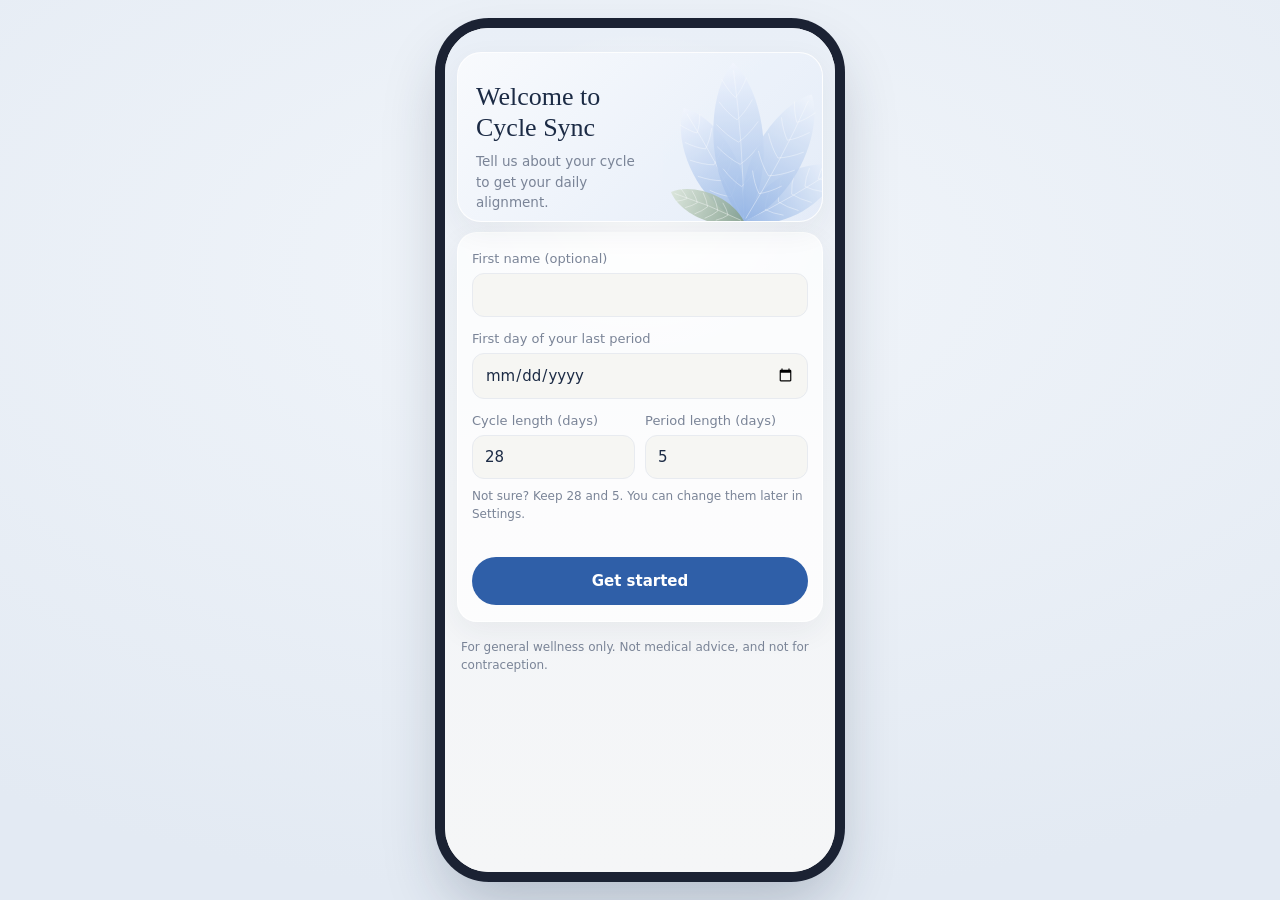
==== index.html @ bec58a4d "Coach: saved chat with clear + undo, 4 new topics (phase, score, overwhelm, plan week) Co-Authored-B" ====
<!DOCTYPE html>
<html lang="en">
<head>
  <meta charset="UTF-8">
  <!-- Makes phones show the page at its real size instead of zoomed out -->
  <meta name="viewport" content="width=device-width, initial-scale=1, viewport-fit=cover">
  <title>Cycle Sync</title>
  <link rel="stylesheet" href="style.css">
</head>
<body>

  <!-- The phone-shaped box that holds the whole app -->
  <div class="app">

    <!-- All screens live here. Only one is visible at a time. -->
    <main class="screens">

      <!-- ===== Onboarding (first visit, until cycle data is saved) ===== -->
      <section class="screen screen-settings" id="screen-onboarding" hidden>
        <div class="onboard-hero">
          <div class="flower flower-plan" data-flower></div>
          <div class="onboard-text">
            <h1 class="onboard-title">Welcome to Cycle Sync</h1>
            <p class="onboard-sub">Tell us about your cycle to get your daily alignment.</p>
          </div>
        </div>
        <form class="set-card cycle-form" id="onboard-form" novalidate>
          <label class="field">
            <span>First name (optional)</span>
            <input name="name" type="text" maxlength="30" autocomplete="given-name">
          </label>
          <label class="field">
            <span>First day of your last period</span>
            <input name="lastPeriodStart" type="date" required>
          </label>
          <div class="field-row">
            <label class="field">
              <span>Cycle length (days)</span>
              <input name="cycleLength" type="number" min="21" max="35" value="28" inputmode="numeric" required>
            </label>
            <label class="field">
              <span>Period length (days)</span>
              <input name="periodLength" type="number" min="2" max="7" value="5" inputmode="numeric" required>
            </label>
          </div>
          <p class="field-hint">Not sure? Keep 28 and 5. You can change them later in Settings.</p>
          <p class="form-error" id="onboard-error" role="alert"></p>
          <button class="primary-btn" type="submit">Get started</button>
        </form>
        <p class="detail-note">For general wellness only. Not medical advice, and not for contraception.</p>
      </section>

      <!-- ===== Alignment (home) ===== -->
      <section class="screen screen-alignment" id="screen-alignment" hidden>

        <header class="topbar">
          <h1 class="brand">Cycle Sync</h1>
          <div class="topbar-actions">
            <button class="icon-btn" type="button" data-go="plan" aria-label="Open cycle calendar">
              <span data-icon="calendar"></span>
            </button>
            <button class="avatar" type="button" data-go="profile" aria-label="Your profile">
              <span data-icon="user"></span>
            </button>
          </div>
        </header>

        <!-- Hero: current phase + score ring on a soft flower card -->
        <div class="align-hero">
          <div class="flower flower-hero-right" data-flower></div>
          <div class="flower flower-hero-left" data-flower></div>
          <!-- Filled by renderPhaseNow() -->
          <div class="phase-now" id="phase-now"></div>
          <!-- Built by buildRing(), updated by updateRing() -->
          <button class="ring" type="button" id="ring"></button>
        </div>

        <!-- Filled by renderRecommendation() -->
        <button class="rec-bar" type="button" id="rec-bar"></button>

        <div class="insights">
          <section class="insight insight-good" aria-labelledby="good-title">
            <button class="insight-head" type="button" data-phase-today>
              <h2 id="good-title">Good for you</h2>
              <span data-icon="chevron"></span>
            </button>
            <ul class="insight-list" id="good-list"></ul>
          </section>
          <section class="insight insight-watch" aria-labelledby="watch-title">
            <button class="insight-head" type="button" data-phase-today>
              <h2 id="watch-title">Watch-outs</h2>
              <span data-icon="chevron"></span>
            </button>
            <ul class="insight-list" id="watch-list"></ul>
          </section>
        </div>

        <section class="week-card" aria-labelledby="week-title">
          <div class="week-head">
            <h2 id="week-title">Your Calendar This Week</h2>
            <button class="link-btn" type="button" data-go="plan">
              View Full Calendar <span data-icon="arrow"></span>
            </button>
          </div>
          <div class="week-strip" id="week-strip" role="group" aria-label="Choose a day"></div>
          <div class="events-panel">
            <ul class="events" id="events"></ul>
            <button class="add-task" id="add-task-btn" type="button">
              <span data-icon="plus"></span> Add task
            </button>
          </div>
        </section>

      </section>

      <!-- ===== Cycle Plan ===== -->
      <section class="screen screen-plan" id="screen-plan" hidden>

        <header class="topbar">
          <h1 class="brand">Cycle Plan</h1>
          <div class="topbar-actions">
            <button class="icon-btn" type="button" id="plan-today-btn" aria-label="Back to this month">
              <span data-icon="calendar"></span>
            </button>
            <button class="avatar" type="button" data-go="profile" aria-label="Your profile">
              <span data-icon="user"></span>
            </button>
          </div>
        </header>

        <!-- Today's phase + where it sits in the cycle -->
        <div class="plan-hero">
          <div class="flower flower-plan" data-flower></div>
          <!-- Filled by renderPlanHero() -->
          <div class="plan-hero-text" id="plan-hero"></div>
        </div>

        <section class="plan-card month-card" aria-labelledby="plan-month">
          <div class="plan-card-head">
            <h2 id="plan-month" aria-live="polite"></h2>
            <div class="month-nav">
              <button class="round-btn" type="button" data-month="-1" aria-label="Previous month"><span data-icon="back"></span></button>
              <button class="round-btn" type="button" data-month="1" aria-label="Next month"><span data-icon="chevron"></span></button>
            </div>
          </div>
          <div class="month-body">
            <!-- Built by renderMonth() -->
            <div class="month" id="month"></div>
            <!-- Built by renderLegend() -->
            <ul class="legend" id="legend"></ul>
          </div>
        </section>

        <section class="plan-card" aria-labelledby="track-title">
          <div class="plan-card-head">
            <h2 id="track-title">Track Today</h2>
            <button class="plus-btn" type="button" data-log="energy" aria-label="Log today"><span data-icon="plus"></span></button>
          </div>
          <!-- Built by renderTrackToday() -->
          <div class="track-grid" id="track-grid"></div>
        </section>

        <section class="plan-card plan-focus" aria-labelledby="focus-title">
          <div class="plan-card-head">
            <h2 id="focus-title">Phase Focus</h2>
            <button class="round-btn round-btn-soft" type="button" id="focus-more" aria-label="All tips for this phase"><span data-icon="chevron"></span></button>
          </div>
          <!-- Built by renderPhaseFocus() -->
          <div class="focus-grid" id="focus-grid"></div>
        </section>

      </section>

      <!-- ===== AI Coach (scripted demo, not real AI) ===== -->
      <section class="screen screen-coach" id="screen-coach" hidden>

        <header class="topbar">
          <h1 class="brand">AI Coach</h1>
          <div class="topbar-actions">
            <button class="icon-btn" type="button" id="coach-history-btn" aria-label="Go to your chat">
              <span data-icon="clock"></span>
            </button>
            <button class="avatar" type="button" data-go="profile" aria-label="Your profile">
              <span data-icon="user"></span>
            </button>
          </div>
        </header>

        <div class="coach-hero">
          <div class="coach-hero-text">
            <p class="coach-hello"><span id="coach-hello-name">Hi there</span> <span aria-hidden="true">👋</span></p>
            <p class="coach-sub">How can I support you today?</p>
          </div>
          <div class="flower flower-coach" data-flower></div>
        </div>

        <section class="coach-ask" aria-labelledby="ask-title">
          <h2 id="ask-title">Ask your coach</h2>
          <form class="ask-form" id="ask-form">
            <span class="ask-spark"><span data-icon="sparkle"></span></span>
            <input id="ask-input" type="text" placeholder="Type your question..." aria-label="Your question" autocomplete="off" maxlength="120">
            <button class="send-btn" type="submit" aria-label="Send"><span data-icon="send"></span></button>
          </form>
          <!-- Built by renderCoachChips() -->
          <div class="chips" id="coach-chips"></div>
          <p class="coach-note">Demo coach: pre-written replies, not real AI.</p>
          <!-- Messages added by askCoach() -->
          <div class="chat" id="coach-chat" aria-live="polite"></div>
          <!-- Label from content.js, set by renderCoachChips() -->
          <button class="link-btn clear-chat" type="button" id="clear-chat-btn" hidden></button>
        </section>

        <section class="suggested" aria-labelledby="suggested-title">
          <div class="suggested-head">
            <h2 id="suggested-title">Suggested for You</h2>
            <button class="link-btn" type="button" id="see-all-btn" aria-expanded="false" aria-controls="session-row">
              <span id="see-all-label">See All</span><span data-icon="chevron"></span>
            </button>
          </div>
          <!-- Built by renderSessions() -->
          <div class="session-row" id="session-row"></div>
        </section>

      </section>

      <!-- ===== Settings ===== -->
      <section class="screen screen-settings" id="screen-settings" hidden>

        <header class="topbar">
          <h1 class="brand">Settings</h1>
          <div class="topbar-actions">
            <button class="icon-btn has-dot" type="button" id="bell-btn" aria-label="Notifications">
              <span data-icon="bell"></span>
            </button>
            <button class="avatar" type="button" data-go="profile" aria-label="Your profile">
              <span data-icon="user"></span>
            </button>
          </div>
        </header>

        <button class="profile-card" type="button" data-go="profile">
          <span class="profile-avatar"><span data-icon="user"></span></span>
          <span class="profile-text">
            <span class="profile-title">Your Profile</span>
            <span class="profile-sub">Manage your personal details</span>
          </span>
          <span class="flower flower-profile" data-flower></span>
          <span class="profile-chevron"><span data-icon="chevron"></span></span>
        </button>

        <section class="set-card" aria-labelledby="int-title">
          <div class="set-head">
            <h2 id="int-title">Integrations</h2>
            <button class="link-btn" type="button" id="int-see-all-btn" aria-expanded="false" aria-controls="int-grid">
              <span id="int-see-all-label">See All</span><span data-icon="chevron"></span>
            </button>
          </div>
          <!-- Built by renderIntegrations() -->
          <div class="int-grid" id="int-grid"></div>
          <p class="set-note">Demo: integrations are coming soon. Nothing is shared.</p>
        </section>

        <section class="set-card" id="notif-card" aria-labelledby="notif-title">
          <h2 id="notif-title">Notifications</h2>
          <div class="set-box">
            <span class="set-icon tint-yellow"><span data-icon="sun"></span></span>
            <label class="set-text" for="weekly-toggle">
              <span class="set-label">Weekly insight</span>
              <span class="set-sub">Get a weekly cycle outlook and personalised tips</span>
            </label>
            <input class="switch" type="checkbox" role="switch" id="weekly-toggle">
          </div>
        </section>

        <section class="set-card" aria-labelledby="prefs-title">
          <h2 id="prefs-title">App Preferences</h2>
          <div class="set-list">
            <button class="set-row" type="button" data-go="cycle-settings">
              <span class="set-icon tint-red"><span data-icon="drop"></span></span>
              <span class="set-text"><span class="set-label">Cycle settings</span></span>
              <span data-icon="chevron"></span>
            </button>
            <button class="set-row" type="button" data-go="privacy">
              <span class="set-icon tint-green"><span data-icon="lock"></span></span>
              <span class="set-text"><span class="set-label">Data &amp; privacy</span></span>
              <span data-icon="chevron"></span>
            </button>
            <button class="set-row" type="button" data-soon="Appearance">
              <span class="set-icon tint-purple"><span data-icon="moon"></span></span>
              <span class="set-text"><span class="set-label">Appearance</span></span>
              <span data-icon="chevron"></span>
            </button>
            <button class="set-row" type="button" id="report-btn">
              <span class="set-icon tint-blue"><span data-icon="doc-plus"></span></span>
              <span class="set-text">
                <span class="set-label">Doctor report</span>
                <span class="set-sub">Export your cycle data</span>
              </span>
              <span data-icon="chevron"></span>
            </button>
          </div>
        </section>

        <section class="set-card" aria-labelledby="support-title">
          <h2 id="support-title">Support</h2>
          <div class="set-list">
            <button class="set-row" type="button" data-go="help">
              <span class="set-icon tint-yellow"><span data-icon="help"></span></span>
              <span class="set-text"><span class="set-label">Help &amp; FAQs</span></span>
              <span data-icon="chevron"></span>
            </button>
            <button class="set-row" type="button" data-soon="Contact us">
              <span class="set-icon tint-blue"><span data-icon="mail"></span></span>
              <span class="set-text"><span class="set-label">Contact us</span></span>
              <span data-icon="chevron"></span>
            </button>
          </div>
        </section>

      </section>

      <!-- ===== Settings → Cycle settings ===== -->
      <section class="screen screen-settings" id="screen-cycle-settings" hidden>
        <header class="topbar">
          <button class="icon-btn" type="button" data-back="settings" aria-label="Back">
            <span data-icon="back"></span>
          </button>
        </header>
        <h1 class="sub-title">Cycle settings</h1>
        <form class="set-card cycle-form" id="cycle-form" novalidate>
          <label class="field">
            <span>First day of your last period</span>
            <input name="lastPeriodStart" type="date" required>
          </label>
          <div class="field-row">
            <label class="field">
              <span>Cycle length (days)</span>
              <input name="cycleLength" type="number" min="21" max="35" inputmode="numeric" required>
            </label>
            <label class="field">
              <span>Period length (days)</span>
              <input name="periodLength" type="number" min="2" max="7" inputmode="numeric" required>
            </label>
          </div>
          <p class="form-error" id="cycle-error" role="alert"></p>
          <p class="set-note" id="cycle-demo-note" hidden>Demo mode always shows Day 14. Open the app without ?demo=1 to edit.</p>
          <button class="primary-btn" type="submit" id="cycle-save">Save</button>
        </form>
        <p class="detail-note">For general wellness only. Not medical advice, and not for contraception.</p>
      </section>

      <!-- ===== Settings → Your profile ===== -->
      <section class="screen screen-settings" id="screen-profile" hidden>
        <header class="topbar">
          <button class="icon-btn" type="button" data-back="settings" aria-label="Back">
            <span data-icon="back"></span>
          </button>
        </header>
        <h1 class="sub-title">Your profile</h1>
        <form class="set-card cycle-form" id="profile-form" novalidate>
          <label class="field">
            <span>First name (optional)</span>
            <input name="name" type="text" maxlength="30" autocomplete="given-name">
          </label>
          <button class="primary-btn" type="submit">Save</button>
        </form>
        <p class="detail-note">Used only to greet you in the app. Stored on this device only.</p>
      </section>

      <!-- ===== Settings → Data & privacy ===== -->
      <section class="screen screen-settings" id="screen-privacy" hidden>
        <header class="topbar">
          <button class="icon-btn" type="button" data-back="settings" aria-label="Back">
            <span data-icon="back"></span>
          </button>
        </header>
        <h1 class="sub-title">Data &amp; privacy</h1>
        <div class="set-card prose">
          <p><strong>Your data stays on this device.</strong> Cycle Sync has no account and no server. Your cycle settings, tasks and preferences are saved only in this browser.</p>
          <p>Nothing is sent to Google, WhatsApp or anyone else. The integrations are a demo.</p>
        </div>
        <button class="danger-btn" type="button" id="reset-btn"><span data-icon="trash"></span>Reset all data</button>
      </section>

      <!-- ===== Settings → Help & FAQs ===== -->
      <section class="screen screen-settings" id="screen-help" hidden>
        <header class="topbar">
          <button class="icon-btn" type="button" data-back="settings" aria-label="Back">
            <span data-icon="back"></span>
          </button>
        </header>
        <h1 class="sub-title">Help &amp; FAQs</h1>
        <!-- Built by renderFaq() from content.js -->
        <div class="set-card faq" id="faq-list"></div>
      </section>

      <!-- ===== Phase detail (opened from Cycle Plan) ===== -->
      <section class="screen screen-plan" id="screen-phase-detail" hidden>
        <header class="topbar">
          <button class="icon-btn" type="button" data-back="plan" aria-label="Back">
            <span data-icon="back"></span>
          </button>
        </header>
        <!-- Filled by renderPhaseDetail() -->
        <div id="phase-detail"></div>
      </section>

    </main>

    <!-- Bottom dock. data-screen says which screen each button opens. -->
    <nav class="dock" aria-label="Main">
      <button class="tab" type="button" data-screen="alignment"><span data-icon="home"></span>Alignment</button>
      <button class="tab" type="button" data-screen="plan"><span data-icon="calendar"></span>Cycle Plan</button>
      <button class="tab" type="button" data-screen="coach"><span data-icon="chat"></span>AI Coach</button>
      <button class="tab" type="button" data-screen="settings"><span data-icon="gear"></span>Settings</button>
    </nav>

    <!-- Short messages like "Coming soon". Shown by showToast(). -->
    <div class="toast" id="toast" role="status" aria-live="polite"></div>

  </div>

  <!-- Add-task sheet -->
  <dialog class="sheet" id="task-dialog" aria-labelledby="task-dialog-title">
    <form id="task-form" novalidate>
      <div class="sheet-head">
        <h2 id="task-dialog-title">Add task</h2>
        <button class="icon-btn icon-btn-small" type="button" id="task-cancel" aria-label="Close">
          <span data-icon="close"></span>
        </button>
      </div>
      <label class="field">
        <span>Title</span>
        <input name="title" type="text" maxlength="60" required autocomplete="off">
      </label>
      <label class="field">
        <span>Type</span>
        <select name="type" id="task-type"></select>
      </label>
      <!-- Live level for the chosen type + date, filled by renderTaskSyncPreview() -->
      <p class="sync-preview" id="task-sync" aria-live="polite"></p>
      <label class="field">
        <span>Date</span>
        <input name="date" type="date" required>
      </label>
      <div class="field-row">
        <label class="field">
          <span>Start</span>
          <input name="start" type="time" value="09:00" required>
        </label>
        <label class="field">
          <span>End</span>
          <input name="end" type="time" value="10:00" required>
        </label>
      </div>
      <p class="form-error" id="task-error" role="alert"></p>
      <button class="primary-btn" type="submit">Save task</button>
    </form>
  </dialog>

  <!-- Reusable info sheet (score explanation, lighter day, ...). Filled by openSheet(). -->
  <dialog class="sheet" id="info-sheet" aria-labelledby="info-title">
    <div class="sheet-head">
      <h2 id="info-title"></h2>
      <button class="icon-btn icon-btn-small" type="button" id="info-close" aria-label="Close">
        <span data-icon="close"></span>
      </button>
    </div>
    <div class="info-body" id="info-body"></div>
  </dialog>

  <!-- Track Today sheet (Cycle Plan) -->
  <dialog class="sheet" id="log-dialog" aria-labelledby="log-title">
    <form id="log-form">
      <div class="sheet-head">
        <h2 id="log-title">Track today</h2>
        <button class="icon-btn icon-btn-small" type="button" id="log-cancel" aria-label="Close">
          <span data-icon="close"></span>
        </button>
      </div>
      <label class="field log-energy">
        <span>Energy <output id="energy-out" for="energy-input"></output>/10</span>
        <input id="energy-input" name="energy" type="range" min="0" max="10" step="1">
      </label>
      <!-- Mood / Focus / Sleep choices built by renderLogChoices() -->
      <div id="log-choices"></div>
      <button class="primary-btn" type="submit">Save</button>
    </form>
  </dialog>

  <!-- Guided timer (Suggested for You sessions) -->
  <dialog class="sheet timer-sheet" id="timer-dialog" aria-labelledby="timer-title">
    <div class="sheet-head">
      <h2 id="timer-title"></h2>
      <button class="icon-btn icon-btn-small" type="button" id="timer-close" aria-label="Close">
        <span data-icon="close"></span>
      </button>
    </div>
    <div class="breath" id="breath">
      <span class="breath-cue" id="breath-cue" aria-live="polite"></span>
    </div>
    <p class="timer-time" id="timer-time"></p>
    <button class="primary-btn" type="button" id="timer-toggle"></button>
    <ul class="timer-tips" id="timer-tips"></ul>
  </dialog>

  <script src="content.js"></script>
  <script src="app.js"></script>
</body>
</html>
---- style.css ----
/* ===== Design tokens (CSS variables) =====
   Define each value once here, then reuse it everywhere with var(--name).
   Palette follows the Alignment mockup (reference/home-mockup.webp). */
:root {
  /* Base */
  --bg: #f6f6f3;            /* warm off-white */
  --bg-wash: #e4ecf7;       /* soft pale blue haze behind the hero */
  --page-bg: #e3eaf3;       /* around the phone frame on laptops */
  --surface: #ffffff;
  --surface-soft: rgba(255, 255, 255, 0.72);
  --text: #1c2b45;          /* dark navy */
  --text-muted: #7a8497;
  --border: #e8ebf0;

  /* Blue (score ring, selection, links) */
  --blue: #4f86d6;
  --blue-light: #a8c5ee;
  --blue-deep: #2f5fa8;
  --blue-tint: #e8f0fb;
  --ring-track: #e8eef6;

  /* "Good for you" card */
  --good-bg: #eff5eb;
  --good-bg-2: #e6efe0;
  --good-chip: #dce9d5;
  --good-ink: #2e5a3c;

  /* "Watch-outs" card (soft peach, never aggressive red) */
  --watch-bg: #fcf3ef;
  --watch-bg-2: #f9e8e2;
  --watch-chip: #f6dcd3;
  --watch-ink: #6e2f2f;
  --watch-icon: #b4534a;

  /* One colour per phase */
  /* (colours follow the Cycle Plan mockup) */
  --menstrual: #ec9ea6;     /* soft pink */
  --follicular: #6f9fdf;    /* soft blue */
  --ovulatory: #f1b548;     /* warm yellow */
  --luteal: #6cbf8e;        /* sage green */

  /* Track Today tiles (also used for Settings icon tints) */
  --track-energy: #4f86d6;
  --track-mood: #e9b43c;
  --track-focus: #4fae78;
  --track-sleep: #8a84d8;
  --track-food: #e0737a;

  /* Event sync badges */
  --sync-high: #3a8a5a;
  --sync-high-bg: #e4f0e3;
  --sync-good: #3f73c4;
  --sync-good-bg: #e6eefb;
  --sync-mid: #d98a1c;
  --sync-mid-bg: #fdf0dc;
  --sync-low: #c0564c;
  --sync-low-bg: #fbe8e3;

  /* Score ring (the pink "recovery" look overrides these) */
  --ring-start: #9cc0f0;
  --ring-end: #3f7fe0;
  --ring-ink: var(--text);

  /* Flower illustration (the pink "recovery" look overrides these) */
  --petal-deep: #86abe2;
  --petal-light: #f2f6fd;
  --leaf-deep: #6f8f76;
  --leaf-light: #d6e2d2;

  --accent: var(--blue-deep);   /* active tab, buttons */

  /* Type */
  --font-serif: "IBM Plex Serif", "Iowan Old Style", "Palatino Linotype", Palatino, "Noto Serif", Georgia, serif;
  --font-sans: system-ui, -apple-system, "Segoe UI", Roboto, sans-serif;

  /* Shape + depth */
  --radius-lg: 24px;
  --radius-md: 20px;
  --radius-sm: 12px;
  --radius-pill: 999px;
  --shadow-soft: 0 10px 30px rgba(28, 43, 69, 0.06);
  --shadow-lift: 0 18px 40px rgba(47, 95, 168, 0.12);

  /* Layout */
  --gutter: 16px;
  --ring-size: 146px;
  --ring-duration: 1.1s;
}

/* Make width/height include padding, so sizes are predictable */
* {
  box-sizing: border-box;
}

/* Read by screen readers, not shown */
.sr-only {
  position: absolute;
  width: 1px;
  height: 1px;
  overflow: hidden;
  clip-path: inset(50%);
  white-space: nowrap;
}

/* Anything with the "hidden" attribute is never shown */
[hidden] {
  display: none !important;
}

body {
  margin: 0;
  background: var(--bg);
  color: var(--text);
  font-family: var(--font-sans);
  line-height: 1.5;
  -webkit-font-smoothing: antialiased;
}

button {
  font: inherit;
  color: inherit;
}

:focus-visible {
  outline: 2px solid var(--blue);
  outline-offset: 2px;
}

/* ===== Icons (inline SVG, drawn with the text colour) ===== */
.icon {
  width: 20px;
  height: 20px;
  flex: none;
  fill: none;
  stroke: currentColor;
  stroke-width: 1.6;
  stroke-linecap: round;
  stroke-linejoin: round;
}

/* ===== The app container =====
   On a phone: fills the whole screen. */
.app {
  position: relative;       /* the toast is placed inside it */
  display: flex;
  flex-direction: column;   /* screens on top, dock underneath */
  height: 100dvh;           /* dvh = the real visible height on phones */
  background: var(--bg);
}

/* On wide screens (laptop): show the app inside a phone-shaped frame */
@media (min-width: 600px) {
  body {
    display: flex;
    justify-content: center;
    align-items: center;
    min-height: 100vh;
    background: radial-gradient(90% 70% at 50% 30%, #f1f5fa 0%, var(--page-bg) 100%);
  }

  .app {
    width: 390px;
    height: 844px;            /* size of a typical modern phone */
    max-height: 95vh;         /* shrink if the laptop screen is short */
    border-radius: 44px;
    overflow: hidden;         /* clip content to the rounded corners */
    box-shadow:
      0 0 0 10px #1b2233,                 /* dark "phone bezel" */
      0 30px 60px rgba(28, 43, 69, 0.25); /* soft shadow underneath */
  }
}

/* ===== Screens ===== */
.screens {
  flex: 1;              /* take all the space above the dock */
  overflow-y: auto;     /* scroll inside, if content is long */
}

.screen {
  padding: 32px 24px;
}

h1 {
  margin: 0 0 8px;
  font-family: var(--font-serif);
  font-size: 28px;
  font-weight: 400;
}

h2 {
  margin: 0;
}

.placeholder {
  color: var(--text-muted);
}

/* ===== Alignment screen ===== */
.screen-alignment {
  padding: max(16px, env(safe-area-inset-top)) 12px 20px;
  min-height: 100%;
  background: linear-gradient(180deg, #e9eff7 0%, #f3f5f8 55%, #f5f6f7 100%);
}

/* Pink "recovery" look when the score is low */
.screen-alignment.is-recovery {
  --ring-start: #f6a9b0;
  --ring-end: #e2475a;
  --ring-ink: #7a1f2b;
  --petal-deep: #e892a3;
  --petal-light: #fdf1f3;
  --leaf-deep: #c98aa2;
  --leaf-light: #f4e0e7;
  background: linear-gradient(180deg, #fbecef 0%, #f9f1f2 55%, #f7f4f5 100%);
}

/* Header: brand left, calendar + avatar right */
.topbar {
  display: flex;
  align-items: center;
  justify-content: space-between;
  padding: 4px 4px 0;
}

.brand {
  margin: 0;
  font-size: 30px;
  font-weight: 300;
  letter-spacing: -0.01em;
}

.topbar-actions {
  display: flex;
  gap: 10px;
}

.icon-btn,
.avatar {
  display: grid;
  place-items: center;
  width: 44px;
  height: 44px;
  border: none;
  border-radius: 50%;
  cursor: pointer;
}

.icon-btn {
  background: var(--surface-soft);
  box-shadow: var(--shadow-soft);
  color: var(--text);
}

.icon-btn-small {
  width: 36px;
  height: 36px;
  box-shadow: none;
  background: var(--bg);
}

.avatar {
  background: linear-gradient(145deg, var(--blue-tint), var(--good-chip));
  color: var(--blue-deep);
}

/* First letter of the saved name, shown instead of the person icon */
.avatar-initial {
  font-family: var(--font-serif);
  font-size: 19px;
  line-height: 1;
}

.profile-avatar .avatar-initial {
  font-size: 24px;
}

/* Flower illustration, placed inside hero cards */
.flower {
  position: absolute;
  pointer-events: none;
}

.flower svg {
  display: block;
  width: 100%;
  height: 100%;
}

.flower-vein {
  fill: none;
  stroke: rgba(255, 255, 255, 0.7);
  stroke-width: 0.6;
}

/* Hero card: current phase on the left, score ring on the right */
.align-hero {
  position: relative;
  display: flex;
  align-items: center;
  justify-content: space-between;
  height: 160px;
  margin-top: 12px;
  padding: 0 14px 0 16px;
  overflow: hidden;
  border: 1px solid rgba(255, 255, 255, 0.9);
  border-radius: var(--radius-lg);
  background: linear-gradient(135deg, #f8fafd 0%, #e2ebf8 100%);
  box-shadow: var(--shadow-soft);
}

.is-recovery .align-hero {
  background: linear-gradient(135deg, #fdf7f8 0%, #f7dfe4 100%);
}

.flower-hero-right {
  right: -58px;
  bottom: -14px;
  width: 220px;
  height: 205px;
}

.flower-hero-left {
  left: -46px;
  bottom: -62px;
  width: 150px;
  height: 145px;
  transform: rotate(-24deg);
  opacity: 0.8;
}

.phase-now,
.ring {
  position: relative;
}

.phase-day {
  margin: 0;
  font-size: 11px;
  letter-spacing: 0.12em;
  color: var(--text-muted);
}

.phase-name {
  display: flex;
  align-items: center;
  gap: 8px;
  margin: 2px 0 0;
  font-family: var(--font-serif);
  font-size: 24px;
  font-weight: 300;
}

.phase-icon {
  display: grid;
  place-items: center;
  width: 30px;
  height: 30px;
  border-radius: 50%;
  color: var(--phase-color);
  background: color-mix(in srgb, var(--phase-color) 16%, transparent);
}

.phase-icon .icon {
  width: 18px;
  height: 18px;
}

.phase-link {
  display: inline-flex;
  align-items: center;
  gap: 3px;
  margin-top: 8px;
  padding: 2px 0;
  border: none;
  background: none;
  color: var(--blue);
  font-size: 13px;
  cursor: pointer;
}

.phase-link .icon {
  width: 13px;
  height: 13px;
  stroke-width: 2;
}

/* Score ring */
.ring {
  flex: none;
  padding: 0;
  border: none;
  cursor: pointer;
  width: var(--ring-size);
  height: var(--ring-size);
  border-radius: 50%;
  background: radial-gradient(circle, var(--surface) 58%, rgba(255, 255, 255, 0.55) 70%);
  box-shadow: 0 12px 30px rgba(47, 95, 168, 0.14);
}

.ring svg {
  display: block;
  width: 100%;
  height: 100%;
}

.ring-track {
  fill: none;
  stroke: var(--ring-track);
}

.is-recovery .ring-track {
  stroke: #f3e4e7;
}

.ring-fill {
  fill: none;
  stroke: url(#ring-gradient);
  stroke-linecap: round;
  transform: rotate(-90deg);
  transform-origin: 50% 50%;
  transition: stroke-dashoffset var(--ring-duration) cubic-bezier(0.22, 1, 0.36, 1);
}

.ring-knob {
  transform-origin: 50% 50%;
  transition: transform var(--ring-duration) cubic-bezier(0.22, 1, 0.36, 1);
}

.ring-knob circle {
  fill: var(--surface);
  filter: drop-shadow(0 1px 3px rgba(28, 43, 69, 0.3));
}

.ring-center {
  position: absolute;
  inset: 0;
  display: flex;
  flex-direction: column;
  align-items: center;
  justify-content: center;
  text-align: center;
}

.ring-score {
  display: flex;
  align-items: baseline;
  gap: 3px;
  line-height: 1;
}

.ring-number {
  font-size: 38px;
  font-weight: 500;
  letter-spacing: -0.03em;
  color: var(--ring-ink);
  font-variant-numeric: tabular-nums;
}

.ring-max {
  font-size: 12px;
  color: var(--text-muted);
}

.ring-label {
  margin-top: 4px;
  font-size: 11.5px;
  color: var(--text-muted);
}

.ring-wave {
  margin-top: 2px;
  color: var(--ring-end);
}

.ring-wave .icon {
  width: 28px;
  height: 14px;
}

@media (prefers-reduced-motion: reduce) {
  .ring-fill,
  .ring-knob {
    transition: none;
  }
}

/* Recommendation bar */
.rec-bar {
  display: flex;
  align-items: center;
  gap: 10px;
  width: 100%;
  margin-top: 8px;
  padding: 8px 12px 8px 10px;
  border: 1px solid rgba(255, 255, 255, 0.9);
  border-radius: 18px;
  background: var(--surface-soft);
  box-shadow: var(--shadow-soft);
  font-size: 12px;
  text-align: left;
  cursor: pointer;
}

.rec-icon {
  display: grid;
  place-items: center;
  flex: none;
  width: 34px;
  height: 34px;
  border-radius: 50%;
  background: var(--blue-tint);
  color: var(--blue);
}

.is-recovery .rec-icon {
  background: #fbe3e7;
  color: #e0566a;
}

.rec-icon .icon {
  width: 18px;
  height: 18px;
}

.rec-text {
  flex: 1;
}

.rec-bar > .icon {
  width: 16px;
  height: 16px;
  color: var(--text-muted);
}

/* Good for you + Watch-outs: side by side, 3 icons in a row each */
.insights {
  display: grid;
  grid-template-columns: 1fr 1fr;
  gap: 8px;
  margin-top: 8px;
}

.insight {
  padding: 12px 4px 12px;
  border: 1px solid rgba(255, 255, 255, 0.85);
  border-radius: 18px;
  background: var(--card-bg);
  box-shadow: var(--shadow-soft);
}

.insight-good {
  --card-bg: rgba(255, 255, 255, 0.78);
  --ink: var(--text);
  --chip: var(--blue-tint);
  --chip-ink: var(--blue);
}

.is-recovery .insight-good {
  --card-bg: linear-gradient(160deg, var(--good-bg), var(--good-bg-2));
  --ink: var(--good-ink);
  --chip: var(--good-chip);
  --chip-ink: #3f7a52;
}

.insight-watch {
  --card-bg: linear-gradient(160deg, var(--watch-bg), var(--watch-bg-2));
  --ink: var(--watch-ink);
  --chip: var(--watch-chip);
  --chip-ink: var(--watch-icon);
}

.insight-head {
  display: flex;
  align-items: center;
  justify-content: space-between;
  width: 100%;
  padding: 0 8px;
  border: none;
  background: none;
  color: var(--ink);
  cursor: pointer;
  text-align: left;
}

.insight-head h2 {
  font-size: 15.5px;
  font-weight: 500;
}

.insight-head .icon {
  width: 15px;
  height: 15px;
}

.insight-list {
  display: grid;
  grid-template-columns: repeat(3, 1fr);
  gap: 2px;
  margin: 12px 0 0;
  padding: 0;
  list-style: none;
}

.insight-item {
  display: flex;
  flex-direction: column;
  align-items: center;
  gap: 6px;
  font-size: 9.5px;
  line-height: 1.2;
  letter-spacing: -0.01em;
  text-align: center;
  color: var(--text);
}

.insight-chip {
  display: grid;
  place-items: center;
  flex: none;
  width: 36px;
  height: 36px;
  border-radius: 50%;
  background: var(--chip);
  color: var(--chip-ink);
}

.insight-chip .icon {
  width: 19px;
  height: 19px;
}

/* Weekly calendar card */
.week-card {
  margin-top: 8px;
  padding: 14px 0 0;
  overflow: hidden;
  border: 1px solid rgba(255, 255, 255, 0.9);
  border-radius: var(--radius-md);
  background: var(--surface-soft);
  box-shadow: var(--shadow-soft);
}

.week-head {
  display: flex;
  align-items: center;
  justify-content: space-between;
  gap: 8px;
  padding: 0 14px;
}

.week-head h2 {
  font-size: 16px;
  font-weight: 500;
}

.link-btn {
  display: inline-flex;
  align-items: center;
  gap: 4px;
  padding: 4px 0;
  border: none;
  background: none;
  color: var(--blue);
  font-size: 12.5px;
  cursor: pointer;
  white-space: nowrap;
}

.link-btn .icon {
  width: 14px;
  height: 14px;
}

.week-strip {
  display: grid;
  grid-template-columns: repeat(7, 1fr);
  margin: 8px 0 4px;
  padding: 0 6px;
}

.day {
  display: flex;
  flex-direction: column;
  align-items: center;
  gap: 2px;
  padding: 4px 0;
  border: none;
  background: none;
  cursor: pointer;
  border-radius: var(--radius-sm);
}

.day-name {
  font-size: 11px;
  color: var(--text-muted);
}

.day-num {
  display: grid;
  place-items: center;
  width: 32px;
  height: 32px;
  border-radius: 50%;
  font-size: 15px;
  font-variant-numeric: tabular-nums;
}

.day.is-today .day-name {
  color: var(--blue-deep);
  font-weight: 600;
}

.day[aria-pressed="true"] .day-num {
  background: var(--blue);
  color: var(--surface);
  box-shadow: 0 6px 14px rgba(79, 134, 214, 0.35);
}

.day-dots {
  display: flex;
  flex-direction: column;
  align-items: center;
  gap: 3px;
  height: 12px;
}

.day-phase-dot {
  width: 6px;
  height: 6px;
  border-radius: 50%;
  background: var(--phase-color);
}

.day[aria-pressed="true"] .day-phase-dot {
  background: var(--blue);
}

.day-task-dot {
  width: 3px;
  height: 3px;
  border-radius: 50%;
  background: var(--text-muted);
}

/* Events list */
.events-panel {
  background: var(--surface);
  border-top: 1px solid var(--border);
}

.events {
  margin: 0;
  padding: 0;
  list-style: none;
}

.event + .event {
  border-top: 1px solid var(--border);
}

.event-row {
  display: grid;
  grid-template-columns: 8px auto 1fr auto 14px;
  align-items: center;
  gap: 8px;
  width: 100%;
  padding: 11px 10px 11px 12px;
  border: none;
  background: none;
  text-align: left;
  cursor: pointer;
}

.event-dot {
  width: 8px;
  height: 8px;
  border-radius: 50%;
  background: var(--sync-color);
}

.event-time {
  font-size: 11.5px;
  color: var(--text-muted);
  white-space: nowrap;
  font-variant-numeric: tabular-nums;
}

.event-title {
  overflow: hidden;
  font-size: 13px;
  font-weight: 500;
  white-space: nowrap;
  text-overflow: ellipsis;
}

.event-chevron {
  color: var(--text-muted);
  transition: transform 0.2s ease;
}

.event-chevron .icon {
  width: 14px;
  height: 14px;
}

.event-row[aria-expanded="true"] .event-chevron {
  transform: rotate(90deg);
}

.badge {
  display: inline-flex;
  align-items: center;
  gap: 4px;
  padding: 3px 8px 3px 5px;
  border-radius: var(--radius-pill);
  font-size: 11px;
  white-space: nowrap;
  color: var(--sync-color);
  background: var(--sync-bg);
}

.badge .icon {
  width: 13px;
  height: 13px;
}

.sync-high     { --sync-color: var(--sync-high); --sync-bg: var(--sync-high-bg); }
.sync-good     { --sync-color: var(--sync-good); --sync-bg: var(--sync-good-bg); }
.sync-moderate { --sync-color: var(--sync-mid);  --sync-bg: var(--sync-mid-bg); }
.sync-low      { --sync-color: var(--sync-low);  --sync-bg: var(--sync-low-bg); }

.event-detail {
  display: flex;
  align-items: center;
  justify-content: space-between;
  gap: 12px;
  padding: 0 12px 12px 32px;
  font-size: 12.5px;
  color: var(--text-muted);
}

.event-detail p {
  margin: 0;
}

.delete-btn {
  display: inline-flex;
  align-items: center;
  gap: 4px;
  padding: 6px 10px;
  border: 1px solid var(--border);
  border-radius: var(--radius-pill);
  background: var(--surface);
  color: var(--text-muted);
  font-size: 12px;
  cursor: pointer;
}

.event-actions {
  display: flex;
  flex: none;
  gap: 6px;
}

.delete-btn .icon {
  width: 14px;
  height: 14px;
}

.events-empty {
  margin: 0;
  padding: 16px 14px 6px;
  font-size: 13px;
  color: var(--text-muted);
}

.add-task {
  display: flex;
  align-items: center;
  justify-content: center;
  gap: 6px;
  width: 100%;
  padding: 10px;
  border: none;
  border-top: 1px solid var(--border);
  background: none;
  color: var(--blue);
  font-size: 13px;
  font-weight: 500;
  cursor: pointer;
}

.add-task .icon {
  width: 15px;
  height: 15px;
}

/* ===== Cycle Plan screen ===== */
/* (AI Coach and Settings share the same cool background) */
.screen-plan,
.screen-coach,
.screen-settings {
  position: relative;
  padding: max(16px, env(safe-area-inset-top)) 12px 20px;
  min-height: 100%;
  background:
    radial-gradient(70% 28% at 50% 20%, #ffffff 0%, transparent 70%),
    linear-gradient(180deg, #e9eff7 0%, #f3f5f8 55%, #f5f6f7 100%);
}

/* Hero card: today's phase, the cycle bar and the next phase */
.plan-hero {
  position: relative;
  height: 158px;
  margin-top: 12px;
  overflow: hidden;
  border: 1px solid rgba(255, 255, 255, 0.9);
  border-radius: var(--radius-lg);
  background: linear-gradient(135deg, #f8fafd 0%, #e4ecf8 100%);
  box-shadow: var(--shadow-soft);
}

.flower-plan {
  right: -30px;
  bottom: -4px;
  width: 190px;
  height: 180px;
  opacity: 0.85;
}

.plan-hero-text {
  position: relative;
  padding: 16px 0 0 18px;
}

.plan-day {
  margin: 0;
  font-size: 13px;
  color: var(--text-muted);
}

.plan-phase {
  display: flex;
  align-items: center;
  gap: 8px;
  margin: 0;
  font-family: var(--font-serif);
  font-size: 24px;
  font-weight: 300;
  line-height: 1.25;
}

.plan-phase-icon {
  color: var(--phase-color);
}

.plan-phase-icon .icon {
  width: 22px;
  height: 22px;
}

/* One segment per phase, sized by its number of days */
.cycle-line {
  position: relative;
  display: flex;
  gap: 2px;
  width: 196px;
  height: 9px;
  margin: 14px 0 12px;
}

.cycle-seg {
  flex-basis: 0;
  border-radius: var(--radius-pill);
  background: color-mix(in srgb, var(--phase-color) 45%, white);
}

.cycle-marker {
  position: absolute;
  top: 50%;
  width: 16px;
  height: 16px;
  border: 3px solid var(--blue);
  border-radius: 50%;
  background: var(--surface);
  box-shadow: 0 2px 6px rgba(47, 95, 168, 0.3);
  transform: translate(-50%, -50%);
}

.plan-next-label {
  margin: 0;
  font-size: 12px;
  color: var(--text-muted);
}

.plan-next {
  margin: 0;
  font-size: 14px;
}

/* Shared card for Month / Track Today / Phase Focus */
.plan-card {
  margin-top: 10px;
  padding: 12px 10px;
  border-radius: var(--radius-md);
  background: var(--surface-soft);
  border: 1px solid rgba(255, 255, 255, 0.9);
  box-shadow: var(--shadow-soft);
}

.plan-card-head {
  display: flex;
  align-items: center;
  justify-content: space-between;
  padding-left: 4px;
}

.plan-card-head h2 {
  font-size: 17px;
  font-weight: 400;
}

.month-nav {
  display: flex;
  gap: 8px;
}

.round-btn,
.plus-btn {
  display: grid;
  place-items: center;
  width: 32px;
  height: 32px;
  border: 1px solid var(--border);
  border-radius: 50%;
  background: var(--surface);
  cursor: pointer;
}

.round-btn .icon {
  width: 15px;
  height: 15px;
  stroke-width: 2;
}

.round-btn-soft {
  width: 28px;
  height: 28px;
  border: none;
  background: var(--ring-track);
  color: var(--text-muted);
}

.plus-btn {
  width: 30px;
  height: 30px;
  background: var(--surface);
  color: var(--blue);
}

.plus-btn .icon {
  width: 16px;
  height: 16px;
}

/* Month calendar with phase bars + legend on the right */
.month-body {
  display: grid;
  grid-template-columns: 1fr auto;
  gap: 8px;
  align-items: start;
  margin-top: 8px;
}

.month-row {
  display: grid;
  grid-template-columns: repeat(7, 1fr);
  align-items: center;
  justify-items: center;
}

.month-names {
  margin-bottom: 4px;
  font-size: 11px;
  color: var(--text-muted);
}

.m-day {
  display: grid;
  place-items: center;
  width: 24px;
  height: 24px;
  padding: 0;
  border: none;
  border-radius: 50%;
  background: none;
  cursor: pointer;
  font-size: 12.5px;
  font-variant-numeric: tabular-nums;
}

.m-day.is-today {
  background: var(--blue);
  color: var(--surface);
  box-shadow: 0 4px 10px rgba(79, 134, 214, 0.35);
}

.month-bar {
  column-gap: 0;
  height: 16px;
  margin-bottom: 4px;
}

.m-seg {
  grid-row: 1;
  justify-self: stretch;
  margin: 0 1px;
  height: 7px;
  border-radius: var(--radius-pill);
  background: color-mix(in srgb, var(--phase-color) 38%, white);
}

/* Phase icon on the day a phase starts */
.m-icon {
  grid-row: 1;
  display: grid;
  place-items: center;
  width: 16px;
  height: 16px;
  border-radius: 50%;
  background: var(--surface);
  color: var(--phase-color);
  box-shadow: 0 1px 3px rgba(28, 43, 69, 0.12);
}

.m-icon .icon {
  width: 11px;
  height: 11px;
  stroke-width: 2;
}

.legend {
  display: grid;
  gap: 10px;
  margin: 22px 0 0;
  padding: 0;
  list-style: none;
}

.legend-item {
  display: flex;
  align-items: center;
  gap: 6px;
  padding: 0;
  border: none;
  background: none;
  text-align: left;
  cursor: pointer;
}

.legend-icon {
  display: grid;
  place-items: center;
  flex: none;
  width: 26px;
  height: 26px;
  border-radius: 50%;
  color: var(--phase-color);
  background: color-mix(in srgb, var(--phase-color) 14%, var(--surface));
}

.legend-icon .icon {
  width: 15px;
  height: 15px;
}

.legend-text {
  display: flex;
  flex-direction: column;
  line-height: 1.25;
}

.legend-name {
  font-size: 11px;
}

.legend-days {
  font-size: 10px;
  color: var(--text-muted);
}

/* Track Today: 4 tiles with today's values */
.track-grid {
  display: grid;
  grid-template-columns: repeat(4, 1fr);
  gap: 6px;
  margin-top: 10px;
}

.track {
  display: flex;
  flex-direction: column;
  gap: 8px;
  padding: 9px 6px 8px 8px;
  border: 1px solid rgba(255, 255, 255, 0.9);
  border-radius: 14px;
  background: color-mix(in srgb, var(--track-color) 7%, var(--surface));
  font-size: 11px;
  color: var(--text-muted);
  text-align: left;
  cursor: pointer;
}

.track-top {
  display: flex;
  align-items: center;
  gap: 5px;
}

.track-icon {
  color: var(--track-color);
}

.track-icon .icon {
  width: 20px;
  height: 20px;
}

.track-bottom {
  display: flex;
  align-items: center;
  justify-content: space-between;
  padding-left: 6px;
}

.track-value {
  font-size: 14px;
  color: var(--text);
}

.track-bottom .icon {
  width: 13px;
  height: 13px;
}

.track-energy { --track-color: var(--track-energy); }
.track-mood   { --track-color: var(--track-mood); }
.track-focus  { --track-color: var(--track-focus); }
.track-sleep  { --track-color: var(--track-sleep); }

/* Track Today sheet: pill choices */
.log-energy input {
  padding: 0;
  accent-color: var(--blue);
}

.log-energy output {
  color: var(--text);
  font-weight: 600;
}

.choice {
  margin: 0 0 12px;
  padding: 0;
  border: none;
}

.choice legend {
  margin-bottom: 6px;
  padding: 0;
  font-size: 13px;
  color: var(--text-muted);
}

.choice label {
  display: inline-block;
  margin: 0 4px 4px 0;
}

.choice input {
  position: absolute;
  opacity: 0;
}

.choice span {
  display: inline-block;
  padding: 7px 14px;
  border: 1px solid var(--border);
  border-radius: var(--radius-pill);
  background: var(--bg);
  font-size: 14px;
  cursor: pointer;
}

.choice input:checked + span {
  border-color: var(--blue);
  background: var(--blue);
  color: var(--surface);
}

.choice input:focus-visible + span {
  outline: 2px solid var(--blue);
  outline-offset: 2px;
}

/* Phase Focus: three "photo" tiles with a label */
.focus-grid {
  display: grid;
  grid-template-columns: 1fr 1fr 1fr;
  gap: 8px;
  margin-top: 10px;
}

.focus-tile {
  position: relative;
  display: flex;
  flex-direction: column;
  justify-content: space-between;
  align-items: flex-start;
  height: 84px;
  padding: 8px;
  overflow: hidden;
  border: none;
  border-radius: 14px;
  color: var(--surface);
  text-align: left;
  box-shadow: var(--shadow-soft);
  cursor: pointer;
}

/* Darker at the bottom so the white label stays readable */
.focus-tile::after {
  content: "";
  position: absolute;
  inset: 0;
  background: linear-gradient(180deg, transparent 35%, rgba(30, 36, 50, 0.5) 100%);
}

.focus-icon,
.focus-label {
  position: relative;
  z-index: 1;
}

.focus-icon {
  display: grid;
  place-items: center;
  width: 28px;
  height: 28px;
  border-radius: 50%;
  background: rgba(255, 255, 255, 0.92);
  color: var(--text);
}

.focus-icon .icon {
  width: 16px;
  height: 16px;
}

.focus-label {
  font-size: 12px;
  font-weight: 500;
  line-height: 1.2;
}

.focus-tile-1 {
  background:
    radial-gradient(40% 30% at 30% 70%, #8d8f96 0 40%, transparent 70%),
    radial-gradient(60% 40% at 75% 30%, rgba(255, 255, 255, 0.8), transparent),
    linear-gradient(135deg, #ece8e2, #b8b0a4);
}

.focus-tile-2 {
  background:
    linear-gradient(160deg, transparent 50%, rgba(255, 255, 255, 0.75) 51%, #d9cbb8 85%),
    linear-gradient(135deg, #efe6da, #bda991);
}

.focus-tile-3 {
  background:
    radial-gradient(circle at 78% 70%, #4f65a0 0 20%, #7084bb 21% 30%, transparent 31%),
    linear-gradient(135deg, #dfe6ef, #93a5c6);
}

/* ===== Phase detail ===== */
.detail-head {
  margin: 20px 4px 18px;
}

.detail-head .phase-icon {
  width: 40px;
  height: 40px;
}

.detail-head .phase-icon .icon {
  width: 22px;
  height: 22px;
}

.detail-head h1 {
  margin: 12px 0 2px;
  font-size: 32px;
  font-weight: 300;
}

.detail-meta {
  margin: 0;
  font-size: 13px;
  letter-spacing: 0.08em;
  text-transform: uppercase;
  color: var(--text-muted);
}

.detail-tagline {
  margin: 10px 0 0;
  font-size: 15px;
}

.tip-card {
  margin-top: 10px;
  padding: 14px 16px;
  border-radius: var(--radius-md);
  background: var(--surface);
  box-shadow: var(--shadow-soft);
}

.tip-card h2 {
  display: flex;
  align-items: center;
  gap: 10px;
  font-size: 16px;
  font-weight: 600;
}

.tip-icon {
  display: grid;
  place-items: center;
  width: 32px;
  height: 32px;
  border-radius: 50%;
  background: var(--blue-tint);
  color: var(--blue);
}

.tip-icon .icon {
  width: 17px;
  height: 17px;
}

.tip-card ol,
.tip-card ul {
  margin: 10px 0 0;
  padding-left: 20px;
  font-size: 14px;
}

.tip-card li + li {
  margin-top: 4px;
}

.detail-note {
  margin: 16px 4px 0;
  font-size: 12px;
  color: var(--text-muted);
}

/* ===== AI Coach screen ===== */
.coach-hero {
  position: relative;
  height: 152px;
  margin-top: 16px;
  overflow: hidden;
  border-radius: var(--radius-lg);
  background: linear-gradient(135deg, #f7f9fc 0%, #e6eef8 100%);
  border: 1px solid rgba(255, 255, 255, 0.9);
  box-shadow: var(--shadow-soft);
}

.coach-hero-text {
  position: relative;
  z-index: 1;
  padding: 36px 0 0 18px;
}

.coach-hello {
  margin: 0;
  font-family: var(--font-serif);
  font-size: 24px;
  font-weight: 400;
  line-height: 1.2;
}

.coach-sub {
  max-width: 150px;
  margin: 6px 0 0;
  font-size: 16px;
  font-weight: 300;
  line-height: 1.3;
  color: var(--text-muted);
}

.flower-coach {
  right: -20px;
  bottom: -6px;
  width: 190px;
  height: 170px;
  opacity: 0.9;
}


/* Ask your coach */
.coach-ask {
  margin-top: 16px;
}

.coach-ask h2,
.suggested-head h2 {
  padding-left: 4px;
  font-family: var(--font-serif);
  font-size: 20px;
  font-weight: 400;
}

.ask-form {
  display: flex;
  align-items: center;
  gap: 10px;
  margin-top: 10px;
  padding: 6px 6px 6px 8px;
  border-radius: var(--radius-pill);
  background: var(--surface);
  box-shadow: var(--shadow-soft);
}

.ask-spark {
  display: grid;
  place-items: center;
  flex: none;
  width: 30px;
  height: 30px;
  border-radius: 50%;
  background: var(--blue-tint);
  color: var(--blue);
}

.ask-spark .icon {
  width: 17px;
  height: 17px;
  fill: currentColor;
}

.ask-form input {
  flex: 1;
  min-width: 0;
  padding: 8px 0;
  border: none;
  background: none;
  color: var(--text);
  font: inherit;
  font-size: 15px;
}

.ask-form input::placeholder {
  color: var(--text-muted);
}

.ask-form input:focus-visible {
  outline: none;
}

.ask-form:focus-within {
  box-shadow: 0 0 0 2px var(--blue-light), var(--shadow-soft);
}

.send-btn {
  display: grid;
  place-items: center;
  flex: none;
  width: 38px;
  height: 38px;
  border: none;
  border-radius: 50%;
  background: linear-gradient(145deg, #7fa8e6, var(--blue));
  color: var(--surface);
  cursor: pointer;
}

.send-btn .icon {
  width: 18px;
  height: 18px;
}

.chips {
  display: flex;
  flex-wrap: wrap;
  gap: 6px;
  margin-top: 12px;
}

.chip {
  display: inline-flex;
  align-items: center;
  gap: 4px;
  padding: 7px 8px 7px 10px;
  border: 1px solid #dfe8f4;
  border-radius: var(--radius-pill);
  background: rgba(255, 255, 255, 0.7);
  font-size: 11.5px;
  letter-spacing: -0.01em;
  cursor: pointer;
}

.chip .icon {
  width: 13px;
  height: 13px;
  color: var(--blue);
}

.coach-note {
  margin: 10px 4px 0;
  font-size: 11.5px;
  color: var(--text-muted);
}

/* Chat bubbles */
.chat {
  display: flex;
  flex-direction: column;
  gap: 8px;
}

.chat:not(:empty) {
  margin-top: 12px;
}

.bubble {
  max-width: 85%;
  padding: 10px 14px;
  font-size: 14px;
  line-height: 1.45;
}

.bubble-user {
  align-self: flex-end;
  border-radius: 18px 18px 4px 18px;
  background: var(--blue);
  color: var(--surface);
}

.bubble-coach {
  align-self: flex-start;
  border-radius: 18px 18px 18px 4px;
  background: var(--surface);
  box-shadow: var(--shadow-soft);
}

.bubble-coach p {
  margin: 0;
}

.bubble-coach p + p,
.bubble-coach ul + p {
  margin-top: 6px;
}

.bubble-coach ul {
  margin: 6px 0 0;
  padding-left: 18px;
}

.bubble-action {
  display: inline-flex;
  align-items: center;
  gap: 6px;
  margin-top: 10px;
  padding: 7px 12px 7px 10px;
  border: none;
  border-radius: var(--radius-pill);
  background: var(--blue-tint);
  color: var(--blue-deep);
  font-size: 13px;
  font-weight: 500;
  cursor: pointer;
}

.bubble-action .icon {
  width: 14px;
  height: 14px;
  fill: currentColor;
}

.clear-chat {
  display: flex;
  margin: 8px 0 0 auto;
  color: var(--text-muted);
}

/* Suggested for You: a white band that runs to the screen edges */
.suggested {
  margin: 20px -12px 0;
  padding: 16px 0 16px 12px;
  background: rgba(255, 255, 255, 0.55);
}

.suggested-head {
  display: flex;
  align-items: center;
  justify-content: space-between;
  padding-right: 12px;
}

.session-row {
  display: flex;
  gap: 8px;
  margin-top: 12px;
  overflow-x: auto;
  scroll-snap-type: x mandatory;
  scrollbar-width: none;
}

.session-row::-webkit-scrollbar {
  display: none;
}

.session-row.is-grid {
  display: grid;
  grid-template-columns: 1fr 1fr;
  padding-right: 12px;
}

.session-card {
  position: relative;
  display: flex;
  flex: 0 0 106px;
  flex-direction: column;
  justify-content: flex-end;
  align-items: flex-start;
  height: 150px;
  padding: 10px 9px;
  overflow: hidden;
  border: none;
  border-radius: 14px;
  color: var(--surface);
  text-align: left;
  scroll-snap-align: start;
  cursor: pointer;
}

/* Darker at the bottom so the white text stays readable */
.session-card::after {
  content: "";
  position: absolute;
  inset: 0;
  background: linear-gradient(180deg, transparent 40%, rgba(20, 32, 54, 0.55) 100%);
}

.session-art {
  position: absolute;
  inset: 0;
  width: 100%;
  height: 100%;
}

.session-play,
.session-min,
.session-title {
  position: relative;
  z-index: 1;
}

.session-play {
  display: grid;
  place-items: center;
  width: 26px;
  height: 26px;
  margin-bottom: 8px;
  border-radius: 50%;
  background: rgba(255, 255, 255, 0.92);
  color: var(--text);
}

.session-play .icon {
  width: 13px;
  height: 13px;
  fill: currentColor;
}

.session-min {
  font-size: 11.5px;
  opacity: 0.9;
}

.session-title {
  font-size: 12px;
  white-space: nowrap;
  font-weight: 500;
  line-height: 1.25;
}

/* Guided timer sheet */
.timer-sheet {
  text-align: center;
}

.breath {
  display: grid;
  place-items: center;
  width: 170px;
  height: 170px;
  margin: 8px auto 0;
  border-radius: 50%;
  background: radial-gradient(circle, var(--surface) 30%, var(--blue-tint) 70%, #d3e2f6 100%);
  box-shadow: var(--shadow-lift);
  transform: scale(0.72);
  transition: transform 1s ease-in-out;
}

.breath.is-in {
  transform: scale(1);
  transition-duration: 4s;
}

.breath.is-out {
  transform: scale(0.72);
  transition-duration: 6s;
}

.breath-cue {
  font-family: var(--font-serif);
  font-size: 20px;
  color: var(--blue-deep);
}

.timer-time {
  margin: 8px 0 14px;
  font-size: 30px;
  font-weight: 300;
  font-variant-numeric: tabular-nums;
}

.timer-tips {
  margin: 16px 0 0;
  padding-left: 18px;
  font-size: 13px;
  text-align: left;
  color: var(--text-muted);
}

.timer-tips li + li {
  margin-top: 4px;
}

@media (prefers-reduced-motion: reduce) {
  .breath,
  .breath.is-in,
  .breath.is-out {
    transition: none;
  }
}

/* ===== Settings screen ===== */
.icon-btn.has-dot {
  position: relative;
}

.icon-btn.has-dot::after {
  content: "";
  position: absolute;
  top: 10px;
  right: 11px;
  width: 7px;
  height: 7px;
  border-radius: 50%;
  background: #ef6b6b;
  box-shadow: 0 0 0 2px var(--surface);
}

.profile-card {
  position: relative;
  display: flex;
  align-items: center;
  gap: 14px;
  width: 100%;
  margin-top: 14px;
  padding: 12px 12px 12px 14px;
  overflow: hidden;
  border: 1px solid rgba(255, 255, 255, 0.9);
  border-radius: var(--radius-md);
  background: linear-gradient(135deg, #fbfcfe 0%, #e8f0f9 100%);
  box-shadow: var(--shadow-soft);
  text-align: left;
  cursor: pointer;
}

.profile-avatar {
  display: grid;
  place-items: center;
  flex: none;
  width: 52px;
  height: 52px;
  border-radius: 50%;
  background: linear-gradient(145deg, var(--blue-tint), var(--good-chip));
  color: var(--blue-deep);
}

.profile-avatar .icon {
  width: 26px;
  height: 26px;
}

.profile-text,
.profile-chevron {
  position: relative;
  z-index: 1;
}

.profile-text {
  display: flex;
  flex: 1;
  flex-direction: column;
}

.profile-title {
  font-family: var(--font-serif);
  font-size: 18px;
}

.profile-sub {
  font-size: 12.5px;
  color: var(--text-muted);
}

.flower-profile {
  right: 24px;
  bottom: -10px;
  width: 120px;
  height: 100px;
  opacity: 0.8;
}

.profile-chevron {
  color: var(--text-muted);
}

.profile-chevron .icon {
  width: 16px;
  height: 16px;
}

/* White cards for each group */
.set-card {
  margin-top: 10px;
  padding: 14px 8px 12px;
  border-radius: var(--radius-md);
  background: var(--surface-soft);
  border: 1px solid rgba(255, 255, 255, 0.9);
  box-shadow: var(--shadow-soft);
}

.set-card h2 {
  padding-left: 4px;
  font-family: var(--font-serif);
  font-size: 19px;
  font-weight: 400;
}

.set-head {
  display: flex;
  align-items: center;
  justify-content: space-between;
  padding-right: 4px;
}

.set-note {
  margin: 10px 4px 0;
  font-size: 11.5px;
  color: var(--text-muted);
}

/* Integration cards */
.int-grid {
  display: grid;
  grid-template-columns: repeat(3, 1fr);
  gap: 6px;
  margin-top: 10px;
}

.int-card {
  display: grid;
  grid-template-columns: 1fr auto;
  align-items: start;
  gap: 8px 0;
  padding: 10px 6px 10px 9px;
  border: 1px solid #eef1f5;
  border-radius: 14px;
  background: rgba(255, 255, 255, 0.75);
  text-align: left;
  cursor: pointer;
}

.int-logo {
  width: 30px;
  height: 30px;
}

.int-chevron {
  color: var(--text-muted);
}

.int-chevron .icon {
  width: 14px;
  height: 14px;
}

.int-name,
.int-status {
  grid-column: 1 / -1;
}

.int-name {
  overflow: hidden;
  font-size: 11.5px;
  font-weight: 500;
  line-height: 1.2;
  letter-spacing: -0.015em;
  white-space: nowrap;
  text-overflow: ellipsis;
}

.int-status {
  display: flex;
  align-items: center;
  gap: 5px;
  margin-top: -4px;
  font-size: 11px;
  color: var(--text-muted);
  white-space: nowrap;
}

.int-status::before {
  content: "";
  width: 7px;
  height: 7px;
  border-radius: 50%;
  background: #c7ccd4;
}

.int-card.is-on .int-status::before {
  background: #5fbf7f;
}

/* Rows */
.set-box,
.set-list {
  margin-top: 10px;
  border: 1px solid #eef1f5;
  border-radius: 16px;
  background: rgba(255, 255, 255, 0.75);
}

.set-box {
  display: flex;
  align-items: center;
  gap: 12px;
  padding: 12px;
}

.set-list {
  overflow: hidden;
}

.set-row {
  display: flex;
  align-items: center;
  gap: 14px;
  width: 100%;
  min-height: 56px;
  padding: 8px 14px 8px 12px;
  border: none;
  background: none;
  text-align: left;
  cursor: pointer;
}

.set-row + .set-row {
  border-top: 1px solid var(--border);
}

.set-row > .icon {
  width: 16px;
  height: 16px;
  color: var(--text-muted);
}

.set-icon {
  display: grid;
  place-items: center;
  flex: none;
  width: 38px;
  height: 38px;
  border-radius: 50%;
  color: var(--tint);
  background: color-mix(in srgb, var(--tint) 12%, var(--surface));
}

.set-icon .icon {
  width: 19px;
  height: 19px;
}

.tint-red    { --tint: var(--track-food); }
.tint-green  { --tint: var(--track-focus); }
.tint-purple { --tint: var(--track-sleep); }
.tint-blue   { --tint: var(--track-energy); }
.tint-yellow { --tint: var(--track-mood); }

.set-text {
  display: flex;
  flex: 1;
  flex-direction: column;
  min-width: 0;
}

.set-label {
  font-size: 14.5px;
  font-weight: 500;
}

.set-sub {
  font-size: 12px;
  line-height: 1.35;
  color: var(--text-muted);
}

/* On/off switch */
.switch {
  position: relative;
  flex: none;
  width: 50px;
  height: 30px;
  margin: 0;
  border-radius: var(--radius-pill);
  background: #d5dbe3;
  appearance: none;
  cursor: pointer;
  transition: background 0.2s ease;
}

.switch::before {
  content: "";
  position: absolute;
  top: 3px;
  left: 3px;
  width: 24px;
  height: 24px;
  border-radius: 50%;
  background: var(--surface);
  box-shadow: 0 2px 4px rgba(28, 43, 69, 0.2);
  transition: transform 0.2s ease;
}

.switch:checked {
  background: var(--blue);
}

.switch:checked::before {
  transform: translateX(20px);
}

/* Onboarding */
.onboard-hero {
  position: relative;
  height: 170px;
  margin: 8px 0 2px;
  overflow: hidden;
  border: 1px solid rgba(255, 255, 255, 0.9);
  border-radius: var(--radius-lg);
  background: linear-gradient(135deg, #f8fafd 0%, #e4ecf8 100%);
  box-shadow: var(--shadow-soft);
}

.onboard-text {
  position: relative;
  max-width: 190px;
  padding: 28px 0 0 18px;
}

.onboard-title {
  margin: 0;
  font-size: 26px;
  font-weight: 300;
  line-height: 1.2;
}

.onboard-sub {
  margin: 8px 0 0;
  font-size: 13.5px;
  color: var(--text-muted);
}

/* Settings sub-screens */
.sub-title {
  margin: 16px 4px 4px;
  font-size: 30px;
  font-weight: 300;
}

.cycle-form {
  padding: 16px 14px;
}

.cycle-form .field input:disabled {
  color: var(--text-muted);
}

.prose p {
  margin: 0 4px;
  font-size: 14px;
}

.prose p + p {
  margin-top: 10px;
}

.danger-btn {
  display: flex;
  align-items: center;
  justify-content: center;
  gap: 6px;
  width: 100%;
  margin-top: 16px;
  padding: 13px;
  border: 1px solid var(--sync-low-bg);
  border-radius: var(--radius-pill);
  background: var(--surface);
  color: var(--sync-low);
  font-size: 15px;
  font-weight: 600;
  cursor: pointer;
}

.danger-btn .icon {
  width: 17px;
  height: 17px;
}

.faq {
  padding: 4px 12px;
}

.faq details + details {
  border-top: 1px solid var(--border);
}

.faq summary {
  display: flex;
  align-items: center;
  justify-content: space-between;
  gap: 10px;
  padding: 14px 2px;
  font-size: 14.5px;
  font-weight: 500;
  list-style: none;
  cursor: pointer;
}

.faq summary::-webkit-details-marker {
  display: none;
}

.faq summary .icon {
  width: 15px;
  height: 15px;
  color: var(--text-muted);
  transition: transform 0.2s ease;
}

.faq details[open] summary .icon {
  transform: rotate(90deg);
}

.faq details p {
  margin: -4px 2px 14px;
  font-size: 13.5px;
  color: var(--text-muted);
}

/* Toast: short message above the dock */
.toast {
  position: absolute;
  left: 50%;
  bottom: calc(84px + env(safe-area-inset-bottom));
  z-index: 10;
  max-width: calc(100% - 2 * var(--gutter));
  padding: 9px 16px;
  border-radius: var(--radius-pill);
  background: var(--text);
  color: var(--surface);
  font-size: 13px;
  white-space: nowrap;
  box-shadow: 0 10px 24px rgba(28, 43, 69, 0.25);
  opacity: 0;
  pointer-events: none;
  transform: translate(-50%, 8px);
  transition: opacity 0.2s ease, transform 0.2s ease;
}

.toast.is-visible {
  opacity: 1;
  transform: translate(-50%, 0);
}

.toast.has-action {
  pointer-events: auto;
}

.toast-action {
  margin-left: 10px;
  padding: 0;
  border: none;
  background: none;
  color: var(--blue-light);
  font-weight: 600;
  cursor: pointer;
}

/* ===== Bottom dock ===== */
.dock {
  display: flex;
  border-top: 1px solid var(--border);
  background: rgba(255, 255, 255, 0.92);
  /* extra space at the bottom for phones with a home-bar */
  padding: 6px 0 max(6px, env(safe-area-inset-bottom));
}

.tab {
  display: flex;
  flex: 1;
  flex-direction: column;
  align-items: center;
  gap: 3px;
  padding: 8px 0;
  border: none;
  background: none;
  font-size: 12px;
  color: var(--text-muted);
  cursor: pointer;
}

.tab .icon {
  width: 24px;
  height: 24px;
}

/* The tab for the screen you're on */
.tab.active {
  color: var(--accent);
  font-weight: 600;
}

.tab.active .icon {
  stroke-width: 1.9;
}

/* ===== Add-task sheet ===== */
.sheet {
  width: min(360px, calc(100vw - 2 * var(--gutter)));
  padding: 20px;
  border: none;
  border-radius: var(--radius-lg);
  background: var(--surface);
  color: var(--text);
  box-shadow: 0 30px 60px rgba(28, 43, 69, 0.25);
}

.sheet::backdrop {
  background: rgba(28, 43, 69, 0.3);
}

.sheet-head {
  display: flex;
  align-items: center;
  justify-content: space-between;
  margin-bottom: 12px;
}

.sheet-head h2 {
  font-family: var(--font-serif);
  font-size: 22px;
  font-weight: 400;
}

.field {
  display: flex;
  flex-direction: column;
  gap: 4px;
  margin-bottom: 12px;
  font-size: 13px;
  color: var(--text-muted);
}

.field input,
.field select {
  width: 100%;
  padding: 10px 12px;
  border: 1px solid var(--border);
  border-radius: var(--radius-sm);
  background: var(--bg);
  color: var(--text);
  font: inherit;
  font-size: 15px;
}

.field-row {
  display: grid;
  grid-template-columns: 1fr 1fr;
  gap: 10px;
}

.field-hint {
  margin: -4px 0 8px;
  font-size: 12px;
  color: var(--text-muted);
}

.form-error {
  min-height: 1.2em;
  margin: 0 0 10px;
  font-size: 13px;
  color: var(--sync-low);
}

/* Live level under the task type */
.sync-preview {
  display: flex;
  flex-wrap: wrap;
  align-items: center;
  gap: 6px;
  min-height: 24px;
  margin: -4px 0 10px;
  font-size: 12px;
  color: var(--text-muted);
}

/* Info sheet (score explanation, lighter day) */
.info-body {
  max-height: 70vh;
  overflow-y: auto;
  font-size: 14px;
}

.info-body p {
  margin: 0 0 10px;
}

.info-body h3 {
  margin: 14px 0 6px;
  font-size: 14px;
  font-weight: 600;
}

.sheet-list {
  display: grid;
  gap: 8px;
  margin: 0 0 10px;
  padding: 0;
  list-style: none;
}

.sheet-list li {
  display: flex;
  align-items: center;
  justify-content: space-between;
  gap: 10px;
}

.level-list li {
  justify-content: flex-start;
}

.level-list .badge {
  flex: none;
  width: 96px;
}

.level-list .points {
  margin-left: auto;
  color: var(--text-muted);
  font-variant-numeric: tabular-nums;
}

.sheet-phase {
  display: flex;
  align-items: center;
  gap: 8px;
  color: var(--text-muted);
}

.sheet-phase .phase-icon {
  width: 26px;
  height: 26px;
}

.sheet-time {
  color: var(--text-muted);
  font-size: 12.5px;
  font-variant-numeric: tabular-nums;
}

.sheet-note {
  font-size: 12.5px;
  color: var(--text-muted);
}

.sheet-bullets {
  margin: 0 0 12px;
  padding-left: 18px;
}

.sheet-bullets li + li {
  margin-top: 4px;
}

.sheet-btn {
  display: flex;
  align-items: center;
  gap: 8px;
  width: 100%;
  margin-bottom: 8px;
  padding: 11px 14px;
  border: 1px solid var(--border);
  border-radius: var(--radius-pill);
  background: var(--bg);
  color: var(--blue-deep);
  font-size: 14px;
  font-weight: 500;
  text-align: left;
  cursor: pointer;
}

.sheet-btn .icon {
  width: 16px;
  height: 16px;
}

.primary-btn {
  width: 100%;
  padding: 13px;
  border: none;
  border-radius: var(--radius-pill);
  background: var(--accent);
  color: var(--surface);
  font-size: 15px;
  font-weight: 600;
  cursor: pointer;
}
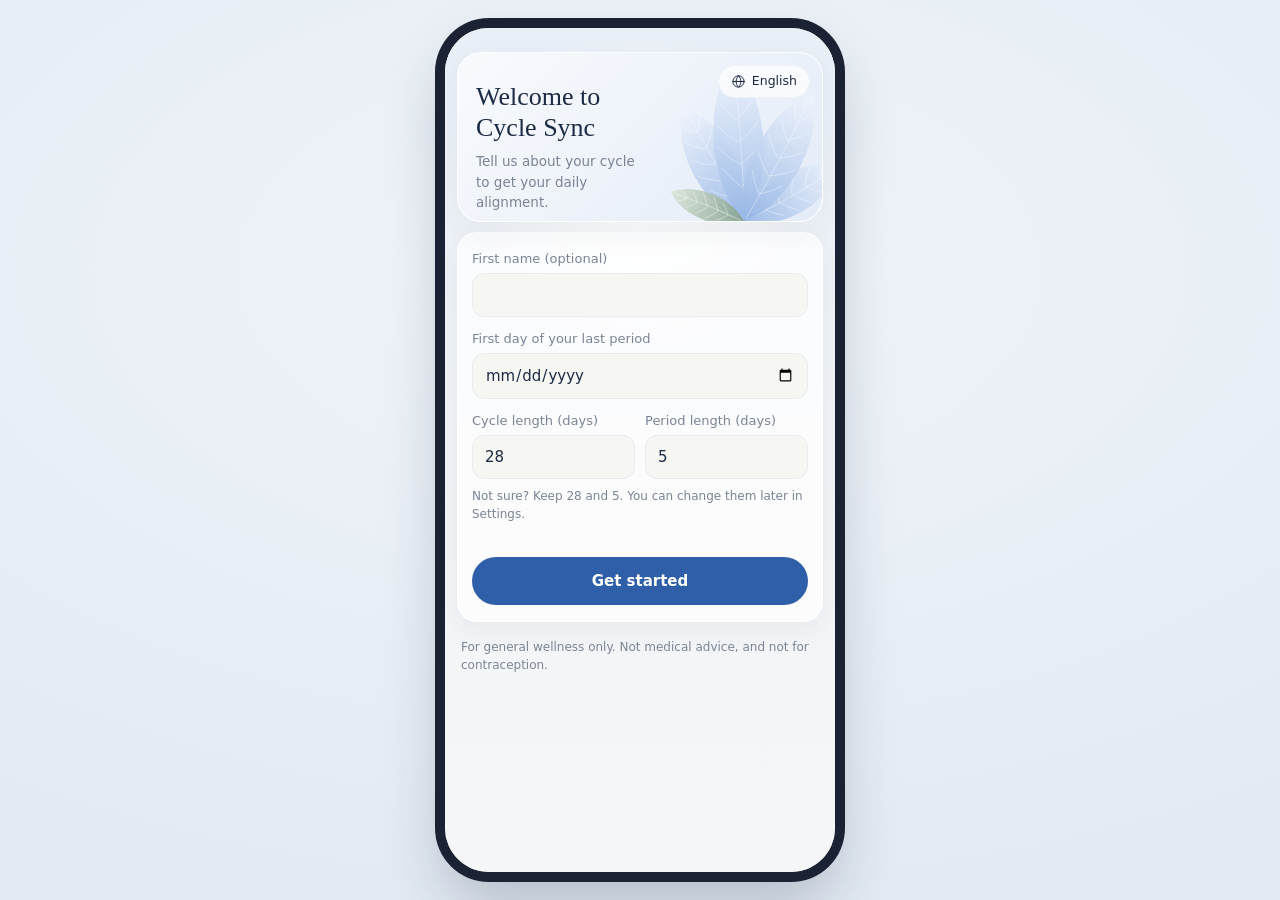
==== commit 58c89dd4: "Languages: English, Latvian, Lithuanian, Estonian, Polish, German, French, Spanish, Italian (whole a" ====
--- a/index.html
+++ b/index.html
@@ -3,7 +3,7 @@
 <head>
   <meta charset="UTF-8">
   <!-- Makes phones show the page at its real size instead of zoomed out -->
-  <meta name="viewport" content="width=device-width, initial-scale=1, viewport-fit=cover">
+  <meta name="viewport" content="width=device-width, initial-scale=1, viewport-fit=cover, interactive-widget=resizes-content">
   <title>Cycle Sync</title>
   <link rel="stylesheet" href="style.css">
 </head>
@@ -20,34 +20,38 @@
         <div class="onboard-hero">
           <div class="flower flower-plan" data-flower></div>
           <div class="onboard-text">
-            <h1 class="onboard-title">Welcome to Cycle Sync</h1>
-            <p class="onboard-sub">Tell us about your cycle to get your daily alignment.</p>
-          </div>
+            <h1 class="onboard-title" data-i18n="onboardTitle">Welcome to Cycle Sync</h1>
+            <p class="onboard-sub" data-i18n="onboardSub">Tell us about your cycle to get your daily alignment.</p>
+          </div>
+          <!-- Language picker; the name is filled by renderSettings() -->
+          <button class="lang-pill" type="button" data-lang-open data-i18n-aria="language">
+            <span data-icon="globe"></span><span data-lang-value>English</span>
+          </button>
         </div>
         <form class="set-card cycle-form" id="onboard-form" novalidate>
           <label class="field">
-            <span>First name (optional)</span>
+            <span data-i18n="firstName">First name (optional)</span>
             <input name="name" type="text" maxlength="30" autocomplete="given-name">
           </label>
           <label class="field">
-            <span>First day of your last period</span>
+            <span data-i18n="lastPeriod">First day of your last period</span>
             <input name="lastPeriodStart" type="date" required>
           </label>
           <div class="field-row">
             <label class="field">
-              <span>Cycle length (days)</span>
+              <span data-i18n="cycleLength">Cycle length (days)</span>
               <input name="cycleLength" type="number" min="21" max="35" value="28" inputmode="numeric" required>
             </label>
             <label class="field">
-              <span>Period length (days)</span>
+              <span data-i18n="periodLength">Period length (days)</span>
               <input name="periodLength" type="number" min="2" max="7" value="5" inputmode="numeric" required>
             </label>
           </div>
-          <p class="field-hint">Not sure? Keep 28 and 5. You can change them later in Settings.</p>
+          <p class="field-hint" data-i18n="onboardHint">Not sure? Keep 28 and 5. You can change them later in Settings.</p>
           <p class="form-error" id="onboard-error" role="alert"></p>
-          <button class="primary-btn" type="submit">Get started</button>
+          <button class="primary-btn" type="submit" data-i18n="getStarted">Get started</button>
         </form>
-        <p class="detail-note">For general wellness only. Not medical advice, and not for contraception.</p>
+        <p class="detail-note" data-i18n="disclaimer">For general wellness only. Not medical advice, and not for contraception.</p>
       </section>
 
       <!-- ===== Alignment (home) ===== -->
@@ -56,10 +60,10 @@
         <header class="topbar">
           <h1 class="brand">Cycle Sync</h1>
           <div class="topbar-actions">
-            <button class="icon-btn" type="button" data-go="plan" aria-label="Open cycle calendar">
+            <button class="icon-btn" type="button" data-go="plan" aria-label="Open cycle calendar" data-i18n-aria="openCalendar">
               <span data-icon="calendar"></span>
             </button>
-            <button class="avatar" type="button" data-go="profile" aria-label="Your profile">
+            <button class="avatar" type="button" data-go="profile" aria-label="Your profile" data-i18n-aria="yourProfile">
               <span data-icon="user"></span>
             </button>
           </div>
@@ -80,15 +84,15 @@
 
         <div class="insights">
           <section class="insight insight-good" aria-labelledby="good-title">
-            <button class="insight-head" type="button" data-phase-today>
-              <h2 id="good-title">Good for you</h2>
+            <button class="insight-head" type="button" data-insights="good">
+              <h2 id="good-title" data-i18n="goodTitle">Good for you</h2>
               <span data-icon="chevron"></span>
             </button>
             <ul class="insight-list" id="good-list"></ul>
           </section>
           <section class="insight insight-watch" aria-labelledby="watch-title">
-            <button class="insight-head" type="button" data-phase-today>
-              <h2 id="watch-title">Watch-outs</h2>
+            <button class="insight-head" type="button" data-insights="watch">
+              <h2 id="watch-title" data-i18n="watchTitle">Watch-outs</h2>
               <span data-icon="chevron"></span>
             </button>
             <ul class="insight-list" id="watch-list"></ul>
@@ -97,16 +101,16 @@
 
         <section class="week-card" aria-labelledby="week-title">
           <div class="week-head">
-            <h2 id="week-title">Your Calendar This Week</h2>
+            <h2 id="week-title" data-i18n="weekTitle">Your Calendar This Week</h2>
             <button class="link-btn" type="button" data-go="plan">
-              View Full Calendar <span data-icon="arrow"></span>
-            </button>
-          </div>
-          <div class="week-strip" id="week-strip" role="group" aria-label="Choose a day"></div>
+              <span data-i18n="viewFullCalendar">View Full Calendar</span> <span data-icon="arrow"></span>
+            </button>
+          </div>
+          <div class="week-strip" id="week-strip" role="group" aria-label="Choose a day" data-i18n-aria="chooseDay"></div>
           <div class="events-panel">
             <ul class="events" id="events"></ul>
             <button class="add-task" id="add-task-btn" type="button">
-              <span data-icon="plus"></span> Add task
+              <span data-icon="plus"></span> <span data-i18n="addTask">Add task</span>
             </button>
           </div>
         </section>
@@ -117,12 +121,12 @@
       <section class="screen screen-plan" id="screen-plan" hidden>
 
         <header class="topbar">
-          <h1 class="brand">Cycle Plan</h1>
+          <h1 class="brand" data-i18n="planTitle">Cycle Plan</h1>
           <div class="topbar-actions">
-            <button class="icon-btn" type="button" id="plan-today-btn" aria-label="Back to this month">
+            <button class="icon-btn" type="button" id="plan-today-btn" aria-label="Back to this month" data-i18n-aria="backToMonth">
               <span data-icon="calendar"></span>
             </button>
-            <button class="avatar" type="button" data-go="profile" aria-label="Your profile">
+            <button class="avatar" type="button" data-go="profile" aria-label="Your profile" data-i18n-aria="yourProfile">
               <span data-icon="user"></span>
             </button>
           </div>
@@ -133,14 +137,16 @@
           <div class="flower flower-plan" data-flower></div>
           <!-- Filled by renderPlanHero() -->
           <div class="plan-hero-text" id="plan-hero"></div>
+          <!-- Month alignment wheel. Built by buildRing(), updated by updateMonthRing() -->
+          <div class="ring ring-month" id="month-ring" role="img"></div>
         </div>
 
         <section class="plan-card month-card" aria-labelledby="plan-month">
           <div class="plan-card-head">
             <h2 id="plan-month" aria-live="polite"></h2>
             <div class="month-nav">
-              <button class="round-btn" type="button" data-month="-1" aria-label="Previous month"><span data-icon="back"></span></button>
-              <button class="round-btn" type="button" data-month="1" aria-label="Next month"><span data-icon="chevron"></span></button>
+              <button class="round-btn" type="button" data-month="-1" aria-label="Previous month" data-i18n-aria="prevMonth"><span data-icon="back"></span></button>
+              <button class="round-btn" type="button" data-month="1" aria-label="Next month" data-i18n-aria="nextMonth"><span data-icon="chevron"></span></button>
             </div>
           </div>
           <div class="month-body">
@@ -153,8 +159,8 @@
 
         <section class="plan-card" aria-labelledby="track-title">
           <div class="plan-card-head">
-            <h2 id="track-title">Track Today</h2>
-            <button class="plus-btn" type="button" data-log="energy" aria-label="Log today"><span data-icon="plus"></span></button>
+            <h2 id="track-title" data-i18n="trackTitle">Track Today</h2>
+            <button class="plus-btn" type="button" data-log="energy" aria-label="Log today" data-i18n-aria="logToday"><span data-icon="plus"></span></button>
           </div>
           <!-- Built by renderTrackToday() -->
           <div class="track-grid" id="track-grid"></div>
@@ -162,8 +168,8 @@
 
         <section class="plan-card plan-focus" aria-labelledby="focus-title">
           <div class="plan-card-head">
-            <h2 id="focus-title">Phase Focus</h2>
-            <button class="round-btn round-btn-soft" type="button" id="focus-more" aria-label="All tips for this phase"><span data-icon="chevron"></span></button>
+            <h2 id="focus-title" data-i18n="focusTitle">Phase Focus</h2>
+            <button class="round-btn round-btn-soft" type="button" id="focus-more" aria-label="All tips for this phase" data-i18n-aria="allTips"><span data-icon="chevron"></span></button>
           </div>
           <!-- Built by renderPhaseFocus() -->
           <div class="focus-grid" id="focus-grid"></div>
@@ -175,12 +181,12 @@
       <section class="screen screen-coach" id="screen-coach" hidden>
 
         <header class="topbar">
-          <h1 class="brand">AI Coach</h1>
+          <h1 class="brand" data-i18n="coachTitle">AI Coach</h1>
           <div class="topbar-actions">
-            <button class="icon-btn" type="button" id="coach-history-btn" aria-label="Go to your chat">
+            <button class="icon-btn" type="button" id="coach-history-btn" aria-label="Go to your chat" data-i18n-aria="goToChat">
               <span data-icon="clock"></span>
             </button>
-            <button class="avatar" type="button" data-go="profile" aria-label="Your profile">
+            <button class="avatar" type="button" data-go="profile" aria-label="Your profile" data-i18n-aria="yourProfile">
               <span data-icon="user"></span>
             </button>
           </div>
@@ -189,21 +195,22 @@
         <div class="coach-hero">
           <div class="coach-hero-text">
             <p class="coach-hello"><span id="coach-hello-name">Hi there</span> <span aria-hidden="true">👋</span></p>
-            <p class="coach-sub">How can I support you today?</p>
+            <p class="coach-sub" data-i18n="coachSub">How can I support you today?</p>
           </div>
           <div class="flower flower-coach" data-flower></div>
         </div>
 
         <section class="coach-ask" aria-labelledby="ask-title">
-          <h2 id="ask-title">Ask your coach</h2>
+          <h2 id="ask-title" data-i18n="askTitle">Ask your coach</h2>
           <form class="ask-form" id="ask-form">
             <span class="ask-spark"><span data-icon="sparkle"></span></span>
-            <input id="ask-input" type="text" placeholder="Type your question..." aria-label="Your question" autocomplete="off" maxlength="120">
-            <button class="send-btn" type="submit" aria-label="Send"><span data-icon="send"></span></button>
+            <input id="ask-input" type="text" placeholder="Type your question..." aria-label="Your question" data-i18n-placeholder="askPlaceholder" data-i18n-aria="yourQuestion" autocomplete="off" maxlength="1000" enterkeyhint="send">
+            <button class="send-btn" type="submit" aria-label="Send" data-i18n-aria="send"><span data-icon="send"></span></button>
           </form>
           <!-- Built by renderCoachChips() -->
           <div class="chips" id="coach-chips"></div>
-          <p class="coach-note">Demo coach: pre-written replies, not real AI.</p>
+          <!-- Text set by renderCoachNote(): AI provider note, or offline notice -->
+          <p class="coach-note" id="coach-note"></p>
           <!-- Messages added by askCoach() -->
           <div class="chat" id="coach-chat" aria-live="polite"></div>
           <!-- Label from content.js, set by renderCoachChips() -->
@@ -212,9 +219,9 @@
 
         <section class="suggested" aria-labelledby="suggested-title">
           <div class="suggested-head">
-            <h2 id="suggested-title">Suggested for You</h2>
+            <h2 id="suggested-title" data-i18n="suggestedTitle">Suggested for You</h2>
             <button class="link-btn" type="button" id="see-all-btn" aria-expanded="false" aria-controls="session-row">
-              <span id="see-all-label">See All</span><span data-icon="chevron"></span>
+              <span id="see-all-label" data-i18n="seeAll">See All</span><span data-icon="chevron"></span>
             </button>
           </div>
           <!-- Built by renderSessions() -->
@@ -227,12 +234,12 @@
       <section class="screen screen-settings" id="screen-settings" hidden>
 
         <header class="topbar">
-          <h1 class="brand">Settings</h1>
+          <h1 class="brand" data-i18n="settingsTitle">Settings</h1>
           <div class="topbar-actions">
-            <button class="icon-btn has-dot" type="button" id="bell-btn" aria-label="Notifications">
+            <button class="icon-btn" type="button" id="bell-btn" aria-label="Notifications">
               <span data-icon="bell"></span>
             </button>
-            <button class="avatar" type="button" data-go="profile" aria-label="Your profile">
+            <button class="avatar" type="button" data-go="profile" aria-label="Your profile" data-i18n-aria="yourProfile">
               <span data-icon="user"></span>
             </button>
           </div>
@@ -241,8 +248,8 @@
         <button class="profile-card" type="button" data-go="profile">
           <span class="profile-avatar"><span data-icon="user"></span></span>
           <span class="profile-text">
-            <span class="profile-title">Your Profile</span>
-            <span class="profile-sub">Manage your personal details</span>
+            <span class="profile-title" data-i18n="profileTitle">Your Profile</span>
+            <span class="profile-sub" data-i18n="profileSub">Manage your personal details</span>
           </span>
           <span class="flower flower-profile" data-flower></span>
           <span class="profile-chevron"><span data-icon="chevron"></span></span>
@@ -250,51 +257,62 @@
 
         <section class="set-card" aria-labelledby="int-title">
           <div class="set-head">
-            <h2 id="int-title">Integrations</h2>
+            <h2 id="int-title" data-i18n="integrations">Integrations</h2>
             <button class="link-btn" type="button" id="int-see-all-btn" aria-expanded="false" aria-controls="int-grid">
-              <span id="int-see-all-label">See All</span><span data-icon="chevron"></span>
+              <span id="int-see-all-label" data-i18n="seeAll">See All</span><span data-icon="chevron"></span>
             </button>
           </div>
           <!-- Built by renderIntegrations() -->
           <div class="int-grid" id="int-grid"></div>
-          <p class="set-note">Demo: integrations are coming soon. Nothing is shared.</p>
-        </section>
-
-        <section class="set-card" id="notif-card" aria-labelledby="notif-title">
-          <h2 id="notif-title">Notifications</h2>
+          <p class="set-note" data-i18n="integrationsNote">Demo: integrations are coming soon. Nothing is shared.</p>
+        </section>
+
+        <section class="set-card" aria-labelledby="notif-title">
+          <h2 id="notif-title" data-i18n="notifications">Notifications</h2>
           <div class="set-box">
             <span class="set-icon tint-yellow"><span data-icon="sun"></span></span>
             <label class="set-text" for="weekly-toggle">
-              <span class="set-label">Weekly insight</span>
-              <span class="set-sub">Get a weekly cycle outlook and personalised tips</span>
+              <span class="set-label" data-i18n="weeklyInsight">Weekly insight</span>
+              <span class="set-sub" data-i18n="weeklySub">Get a weekly cycle outlook and personalised tips</span>
             </label>
             <input class="switch" type="checkbox" role="switch" id="weekly-toggle">
           </div>
         </section>
 
         <section class="set-card" aria-labelledby="prefs-title">
-          <h2 id="prefs-title">App Preferences</h2>
+          <h2 id="prefs-title" data-i18n="prefsTitle">App Preferences</h2>
           <div class="set-list">
             <button class="set-row" type="button" data-go="cycle-settings">
               <span class="set-icon tint-red"><span data-icon="drop"></span></span>
-              <span class="set-text"><span class="set-label">Cycle settings</span></span>
+              <span class="set-text"><span class="set-label" data-i18n="cycleSettings">Cycle settings</span></span>
               <span data-icon="chevron"></span>
             </button>
             <button class="set-row" type="button" data-go="privacy">
               <span class="set-icon tint-green"><span data-icon="lock"></span></span>
-              <span class="set-text"><span class="set-label">Data &amp; privacy</span></span>
-              <span data-icon="chevron"></span>
-            </button>
-            <button class="set-row" type="button" data-soon="Appearance">
+              <span class="set-text"><span class="set-label" data-i18n="dataPrivacy">Data &amp; privacy</span></span>
+              <span data-icon="chevron"></span>
+            </button>
+            <button class="set-row" type="button" id="appearance-btn">
               <span class="set-icon tint-purple"><span data-icon="moon"></span></span>
-              <span class="set-text"><span class="set-label">Appearance</span></span>
+              <span class="set-text">
+                <span class="set-label" data-i18n="appearance">Appearance</span>
+                <span class="set-sub" id="appearance-value"></span>
+              </span>
+              <span data-icon="chevron"></span>
+            </button>
+            <button class="set-row" type="button" data-lang-open>
+              <span class="set-icon tint-green"><span data-icon="globe"></span></span>
+              <span class="set-text">
+                <span class="set-label" data-i18n="language">Language</span>
+                <span class="set-sub" data-lang-value></span>
+              </span>
               <span data-icon="chevron"></span>
             </button>
             <button class="set-row" type="button" id="report-btn">
               <span class="set-icon tint-blue"><span data-icon="doc-plus"></span></span>
               <span class="set-text">
-                <span class="set-label">Doctor report</span>
-                <span class="set-sub">Export your cycle data</span>
+                <span class="set-label" data-i18n="doctorReport">Doctor report</span>
+                <span class="set-sub" data-i18n="doctorSub">Export your cycle data</span>
               </span>
               <span data-icon="chevron"></span>
             </button>
@@ -302,18 +320,19 @@
         </section>
 
         <section class="set-card" aria-labelledby="support-title">
-          <h2 id="support-title">Support</h2>
+          <h2 id="support-title" data-i18n="support">Support</h2>
           <div class="set-list">
             <button class="set-row" type="button" data-go="help">
               <span class="set-icon tint-yellow"><span data-icon="help"></span></span>
-              <span class="set-text"><span class="set-label">Help &amp; FAQs</span></span>
-              <span data-icon="chevron"></span>
-            </button>
-            <button class="set-row" type="button" data-soon="Contact us">
+              <span class="set-text"><span class="set-label" data-i18n="helpFaq">Help &amp; FAQs</span></span>
+              <span data-icon="chevron"></span>
+            </button>
+            <!-- href (mailto:) set from content.js by renderSettings() -->
+            <a class="set-row" id="contact-link">
               <span class="set-icon tint-blue"><span data-icon="mail"></span></span>
-              <span class="set-text"><span class="set-label">Contact us</span></span>
-              <span data-icon="chevron"></span>
-            </button>
+              <span class="set-text"><span class="set-label" data-i18n="contactUs">Contact us</span></span>
+              <span data-icon="chevron"></span>
+            </a>
           </div>
         </section>
 
@@ -322,74 +341,76 @@
       <!-- ===== Settings → Cycle settings ===== -->
       <section class="screen screen-settings" id="screen-cycle-settings" hidden>
         <header class="topbar">
-          <button class="icon-btn" type="button" data-back="settings" aria-label="Back">
+          <button class="icon-btn" type="button" data-back="settings" aria-label="Back" data-i18n-aria="back">
             <span data-icon="back"></span>
           </button>
         </header>
-        <h1 class="sub-title">Cycle settings</h1>
+        <h1 class="sub-title" data-i18n="cycleSettings">Cycle settings</h1>
         <form class="set-card cycle-form" id="cycle-form" novalidate>
           <label class="field">
-            <span>First day of your last period</span>
+            <span data-i18n="lastPeriod">First day of your last period</span>
             <input name="lastPeriodStart" type="date" required>
           </label>
           <div class="field-row">
             <label class="field">
-              <span>Cycle length (days)</span>
+              <span data-i18n="cycleLength">Cycle length (days)</span>
               <input name="cycleLength" type="number" min="21" max="35" inputmode="numeric" required>
             </label>
             <label class="field">
-              <span>Period length (days)</span>
+              <span data-i18n="periodLength">Period length (days)</span>
               <input name="periodLength" type="number" min="2" max="7" inputmode="numeric" required>
             </label>
           </div>
           <p class="form-error" id="cycle-error" role="alert"></p>
-          <p class="set-note" id="cycle-demo-note" hidden>Demo mode always shows Day 14. Open the app without ?demo=1 to edit.</p>
-          <button class="primary-btn" type="submit" id="cycle-save">Save</button>
+          <p class="set-note" id="cycle-demo-note" hidden data-i18n="cycleDemoNote">Demo mode always shows Day 14. Open the app without ?demo=1 to edit.</p>
+          <button class="primary-btn" type="submit" id="cycle-save" data-i18n="save">Save</button>
         </form>
-        <p class="detail-note">For general wellness only. Not medical advice, and not for contraception.</p>
+        <p class="detail-note" data-i18n="disclaimer">For general wellness only. Not medical advice, and not for contraception.</p>
       </section>
 
       <!-- ===== Settings → Your profile ===== -->
       <section class="screen screen-settings" id="screen-profile" hidden>
         <header class="topbar">
-          <button class="icon-btn" type="button" data-back="settings" aria-label="Back">
+          <button class="icon-btn" type="button" data-back="settings" aria-label="Back" data-i18n-aria="back">
             <span data-icon="back"></span>
           </button>
         </header>
-        <h1 class="sub-title">Your profile</h1>
+        <h1 class="sub-title" data-i18n="yourProfile">Your profile</h1>
         <form class="set-card cycle-form" id="profile-form" novalidate>
           <label class="field">
-            <span>First name (optional)</span>
+            <span data-i18n="firstName">First name (optional)</span>
             <input name="name" type="text" maxlength="30" autocomplete="given-name">
           </label>
-          <button class="primary-btn" type="submit">Save</button>
+          <button class="primary-btn" type="submit" data-i18n="save">Save</button>
         </form>
-        <p class="detail-note">Used only to greet you in the app. Stored on this device only.</p>
+        <p class="detail-note" data-i18n="profileNote">Used only to greet you in the app. Stored on this device only.</p>
       </section>
 
       <!-- ===== Settings → Data & privacy ===== -->
       <section class="screen screen-settings" id="screen-privacy" hidden>
         <header class="topbar">
-          <button class="icon-btn" type="button" data-back="settings" aria-label="Back">
+          <button class="icon-btn" type="button" data-back="settings" aria-label="Back" data-i18n-aria="back">
             <span data-icon="back"></span>
           </button>
         </header>
-        <h1 class="sub-title">Data &amp; privacy</h1>
+        <h1 class="sub-title" data-i18n="dataPrivacy">Data &amp; privacy</h1>
         <div class="set-card prose">
-          <p><strong>Your data stays on this device.</strong> Cycle Sync has no account and no server. Your cycle settings, tasks and preferences are saved only in this browser.</p>
-          <p>Nothing is sent to Google, WhatsApp or anyone else. The integrations are a demo.</p>
+          <p data-i18n-html="privacyDevice"><strong>Your data stays on this device.</strong> Cycle Sync has no account. Your cycle settings, tasks, check-ins and preferences are saved only in this browser.</p>
+          <p data-i18n-html="privacyCoach"><strong>AI Coach:</strong> when you send the coach a message, that message and a short summary of today (cycle day, phase, today's tasks, recent check-ins) go to the Cycle Sync server and to the AI provider (Google Gemini, or Anthropic Claude if the server is set up for it) to write the answer. On Gemini's free tier, Google may use these messages to improve its products. Your name and email are never sent. The conversation is kept on the server so the coach can follow it; "Clear chat" deletes it.</p>
+          <p data-i18n="privacyOthers">Nothing is sent to Google, WhatsApp or anyone else. The integrations are a demo.</p>
         </div>
-        <button class="danger-btn" type="button" id="reset-btn"><span data-icon="trash"></span>Reset all data</button>
+        <button class="sheet-btn export-btn" type="button" id="export-btn"><span data-icon="doc"></span><span data-i18n="exportData">Export my data (JSON)</span></button>
+        <button class="danger-btn" type="button" id="reset-btn"><span data-icon="trash"></span><span data-i18n="resetData">Reset all data</span></button>
       </section>
 
       <!-- ===== Settings → Help & FAQs ===== -->
       <section class="screen screen-settings" id="screen-help" hidden>
         <header class="topbar">
-          <button class="icon-btn" type="button" data-back="settings" aria-label="Back">
+          <button class="icon-btn" type="button" data-back="settings" aria-label="Back" data-i18n-aria="back">
             <span data-icon="back"></span>
           </button>
         </header>
-        <h1 class="sub-title">Help &amp; FAQs</h1>
+        <h1 class="sub-title" data-i18n="helpFaq">Help &amp; FAQs</h1>
         <!-- Built by renderFaq() from content.js -->
         <div class="set-card faq" id="faq-list"></div>
       </section>
@@ -397,7 +418,7 @@
       <!-- ===== Phase detail (opened from Cycle Plan) ===== -->
       <section class="screen screen-plan" id="screen-phase-detail" hidden>
         <header class="topbar">
-          <button class="icon-btn" type="button" data-back="plan" aria-label="Back">
+          <button class="icon-btn" type="button" data-back="plan" aria-label="Back" data-i18n-aria="back">
             <span data-icon="back"></span>
           </button>
         </header>
@@ -407,12 +428,15 @@
 
     </main>
 
+    <!-- Demo date strip (only with ?demo=1). Filled by renderDemoBar(). -->
+    <button class="demo-bar" type="button" id="demo-bar" hidden></button>
+
     <!-- Bottom dock. data-screen says which screen each button opens. -->
-    <nav class="dock" aria-label="Main">
-      <button class="tab" type="button" data-screen="alignment"><span data-icon="home"></span>Alignment</button>
-      <button class="tab" type="button" data-screen="plan"><span data-icon="calendar"></span>Cycle Plan</button>
-      <button class="tab" type="button" data-screen="coach"><span data-icon="chat"></span>AI Coach</button>
-      <button class="tab" type="button" data-screen="settings"><span data-icon="gear"></span>Settings</button>
+    <nav class="dock" aria-label="Main" data-i18n-aria="mainNav">
+      <button class="tab" type="button" data-screen="alignment"><span data-icon="home"></span><span data-i18n="tabAlignment">Alignment</span></button>
+      <button class="tab" type="button" data-screen="plan"><span data-icon="calendar"></span><span data-i18n="tabPlan">Cycle Plan</span></button>
+      <button class="tab" type="button" data-screen="coach"><span data-icon="chat"></span><span data-i18n="tabCoach">AI Coach</span></button>
+      <button class="tab" type="button" data-screen="settings"><span data-icon="gear"></span><span data-i18n="tabSettings">Settings</span></button>
     </nav>
 
     <!-- Short messages like "Coming soon". Shown by showToast(). -->
@@ -424,37 +448,37 @@
   <dialog class="sheet" id="task-dialog" aria-labelledby="task-dialog-title">
     <form id="task-form" novalidate>
       <div class="sheet-head">
-        <h2 id="task-dialog-title">Add task</h2>
-        <button class="icon-btn icon-btn-small" type="button" id="task-cancel" aria-label="Close">
+        <h2 id="task-dialog-title" data-i18n="addTaskTitle">Add task</h2>
+        <button class="icon-btn icon-btn-small" type="button" id="task-cancel" aria-label="Close" data-i18n-aria="close">
           <span data-icon="close"></span>
         </button>
       </div>
       <label class="field">
-        <span>Title</span>
+        <span data-i18n="taskTitle">Title</span>
         <input name="title" type="text" maxlength="60" required autocomplete="off">
       </label>
       <label class="field">
-        <span>Type</span>
+        <span data-i18n="taskType">Type</span>
         <select name="type" id="task-type"></select>
       </label>
       <!-- Live level for the chosen type + date, filled by renderTaskSyncPreview() -->
       <p class="sync-preview" id="task-sync" aria-live="polite"></p>
       <label class="field">
-        <span>Date</span>
+        <span data-i18n="taskDate">Date</span>
         <input name="date" type="date" required>
       </label>
       <div class="field-row">
         <label class="field">
-          <span>Start</span>
+          <span data-i18n="taskStart">Start</span>
           <input name="start" type="time" value="09:00" required>
         </label>
         <label class="field">
-          <span>End</span>
+          <span data-i18n="taskEnd">End</span>
           <input name="end" type="time" value="10:00" required>
         </label>
       </div>
       <p class="form-error" id="task-error" role="alert"></p>
-      <button class="primary-btn" type="submit">Save task</button>
+      <button class="primary-btn" type="submit" data-i18n="saveTask">Save task</button>
     </form>
   </dialog>
 
@@ -462,29 +486,40 @@
   <dialog class="sheet" id="info-sheet" aria-labelledby="info-title">
     <div class="sheet-head">
       <h2 id="info-title"></h2>
-      <button class="icon-btn icon-btn-small" type="button" id="info-close" aria-label="Close">
+      <button class="icon-btn icon-btn-small" type="button" id="info-close" aria-label="Close" data-i18n-aria="close">
         <span data-icon="close"></span>
       </button>
     </div>
     <div class="info-body" id="info-body"></div>
   </dialog>
 
+  <!-- Small detail pop-up for one Good for you / Watch-out item. Opens on top of the list. Filled by openInsightDetail(). -->
+  <dialog class="sheet sheet-small" id="detail-sheet" aria-labelledby="detail-title">
+    <div class="sheet-head">
+      <h2 id="detail-title"></h2>
+      <button class="icon-btn icon-btn-small" type="button" id="detail-close" aria-label="Close" data-i18n-aria="close">
+        <span data-icon="close"></span>
+      </button>
+    </div>
+    <div class="info-body" id="detail-body"></div>
+  </dialog>
+
   <!-- Track Today sheet (Cycle Plan) -->
   <dialog class="sheet" id="log-dialog" aria-labelledby="log-title">
     <form id="log-form">
       <div class="sheet-head">
-        <h2 id="log-title">Track today</h2>
-        <button class="icon-btn icon-btn-small" type="button" id="log-cancel" aria-label="Close">
+        <h2 id="log-title" data-i18n="trackToday">Track today</h2>
+        <button class="icon-btn icon-btn-small" type="button" id="log-cancel" aria-label="Close" data-i18n-aria="close">
           <span data-icon="close"></span>
         </button>
       </div>
       <label class="field log-energy">
-        <span>Energy <output id="energy-out" for="energy-input"></output>/10</span>
+        <span><span data-i18n="log.energy">Energy</span> <output id="energy-out" for="energy-input"></output>/10</span>
         <input id="energy-input" name="energy" type="range" min="0" max="10" step="1">
       </label>
       <!-- Mood / Focus / Sleep choices built by renderLogChoices() -->
       <div id="log-choices"></div>
-      <button class="primary-btn" type="submit">Save</button>
+      <button class="primary-btn" type="submit" data-i18n="save">Save</button>
     </form>
   </dialog>
 
@@ -492,7 +527,7 @@
   <dialog class="sheet timer-sheet" id="timer-dialog" aria-labelledby="timer-title">
     <div class="sheet-head">
       <h2 id="timer-title"></h2>
-      <button class="icon-btn icon-btn-small" type="button" id="timer-close" aria-label="Close">
+      <button class="icon-btn icon-btn-small" type="button" id="timer-close" aria-label="Close" data-i18n-aria="close">
         <span data-icon="close"></span>
       </button>
     </div>
@@ -504,6 +539,7 @@
     <ul class="timer-tips" id="timer-tips"></ul>
   </dialog>
 
+  <!-- content.js = English text; the chosen language (lang/<code>.js) is loaded by app.js -->
   <script src="content.js"></script>
   <script src="app.js"></script>
 </body>
--- a/style.css
+++ b/style.css
@@ -68,6 +68,21 @@
   --leaf-light: #d6e2d2;
 
   --accent: var(--blue-deep);   /* active tab, buttons */
+  --on-accent: #ffffff;         /* text/icons on blue */
+
+  /* Surfaces that change in night mode */
+  --page-glow: #f1f5fa;
+  --screen-bg: linear-gradient(180deg, #e9eff7 0%, #f3f5f8 55%, #f5f6f7 100%);
+  --screen-glow: #ffffff;
+  --hero-bg: linear-gradient(135deg, #f8fafd 0%, #e4ecf8 100%);
+  --card-border: rgba(255, 255, 255, 0.9);
+  --glass: rgba(255, 255, 255, 0.75);
+  --dock-bg: rgba(255, 255, 255, 0.92);
+  --line: #eef1f5;
+  --switch-off: #d5dbe3;
+  --mix-base: #ffffff;          /* phase bars are mixed with this */
+  --ring-glow: rgba(255, 255, 255, 0.55);
+  --breath-edge: #d3e2f6;
 
   /* Type */
   --font-serif: "IBM Plex Serif", "Iowan Old Style", "Palatino Linotype", Palatino, "Noto Serif", Georgia, serif;
@@ -85,6 +100,105 @@
   --gutter: 16px;
   --ring-size: 146px;
   --ring-duration: 1.1s;
+}
+
+/* ===== Night mode (deep navy). data-theme is set by applyTheme() in app.js:
+   Settings → Appearance = Light / Dark / Match device. Only colours change here. ===== */
+:root[data-theme="dark"] {
+  color-scheme: dark;       /* dark date pickers, scrollbars, etc. */
+
+  --bg: #0e1626;
+  --bg-wash: #13203a;
+  --page-bg: #060b14;
+  --page-glow: #14213a;
+  --surface: #17223a;
+  --surface-soft: rgba(26, 38, 62, 0.72);
+  --text: #e6ecf5;
+  --text-muted: #93a0b8;
+  --border: #26334d;
+
+  --blue: #6d9ce6;
+  --blue-light: #4a6fa8;
+  --blue-deep: #9cbcf0;
+  --blue-tint: #1d2d4c;
+  --ring-track: #22314d;
+
+  --good-bg: #15261d;
+  --good-bg-2: #1a2e23;
+  --good-chip: #24402f;
+  --good-ink: #b5d8bf;
+
+  --watch-bg: #2a1c1d;
+  --watch-bg-2: #321f1f;
+  --watch-chip: #4a2a27;
+  --watch-ink: #f0c4b8;
+  --watch-icon: #e88c7e;
+
+  --sync-high: #7cc79a;
+  --sync-high-bg: #1b3326;
+  --sync-good: #8fb4ee;
+  --sync-good-bg: #1b2b47;
+  --sync-mid: #f0b25a;
+  --sync-mid-bg: #3a2c14;
+  --sync-low: #ee8f84;
+  --sync-low-bg: #3a1f1d;
+
+  --ring-start: #3f6fb8;
+  --ring-end: #8fb8f2;
+
+  --petal-deep: #4f75b4;
+  --petal-light: #1b2a46;
+  --leaf-deep: #55745e;
+  --leaf-light: #1f3328;
+
+  --accent: #5b8fdc;
+  --shadow-soft: 0 10px 30px rgba(0, 0, 0, 0.35);
+  --shadow-lift: 0 18px 40px rgba(0, 0, 0, 0.45);
+
+  --screen-bg: linear-gradient(180deg, #121d33 0%, #0e1626 55%, #0c1422 100%);
+  --screen-glow: rgba(80, 120, 190, 0.16);
+  --hero-bg: linear-gradient(135deg, #1b2946 0%, #142039 100%);
+  --card-border: rgba(255, 255, 255, 0.06);
+  --glass: rgba(23, 34, 58, 0.82);
+  --dock-bg: rgba(12, 19, 33, 0.94);
+  --line: #26334d;
+  --switch-off: #34425e;
+  --mix-base: #17223a;
+  --ring-glow: rgba(23, 34, 58, 0.6);
+  --breath-edge: #22375c;
+}
+
+/* Pink "recovery" look, night version */
+:root[data-theme="dark"] .screen-alignment.is-recovery {
+  --ring-start: #b8566a;
+  --ring-end: #f09aaa;
+  --ring-ink: #f6d3da;
+  --petal-deep: #a85a70;
+  --petal-light: #2c1a24;
+  --leaf-deep: #8a5a70;
+  --leaf-light: #2a1c25;
+  background: linear-gradient(180deg, #24141c 0%, #1a1220 55%, #121521 100%);
+}
+
+:root[data-theme="dark"] .is-recovery .align-hero {
+  background: linear-gradient(135deg, #2a1822 0%, #3a1e2a 100%);
+}
+
+:root[data-theme="dark"] .is-recovery .ring-track {
+  stroke: #3a2430;
+}
+
+:root[data-theme="dark"] .is-recovery .rec-icon {
+  background: #3a1f28;
+  color: #f09aaa;
+}
+
+:root[data-theme="dark"] .is-recovery .insight-good {
+  --chip-ink: #9fd0ae;
+}
+
+:root[data-theme="dark"] .sheet::backdrop {
+  background: rgba(0, 0, 0, 0.55);
 }
 
 /* Make width/height include padding, so sizes are predictable */
@@ -155,7 +269,7 @@
     justify-content: center;
     align-items: center;
     min-height: 100vh;
-    background: radial-gradient(90% 70% at 50% 30%, #f1f5fa 0%, var(--page-bg) 100%);
+    background: radial-gradient(90% 70% at 50% 30%, var(--page-glow) 0%, var(--page-bg) 100%);
   }
 
   .app {
@@ -199,7 +313,7 @@
 .screen-alignment {
   padding: max(16px, env(safe-area-inset-top)) 12px 20px;
   min-height: 100%;
-  background: linear-gradient(180deg, #e9eff7 0%, #f3f5f8 55%, #f5f6f7 100%);
+  background: var(--screen-bg);
 }
 
 /* Pink "recovery" look when the score is low */
@@ -302,9 +416,9 @@
   margin-top: 12px;
   padding: 0 14px 0 16px;
   overflow: hidden;
-  border: 1px solid rgba(255, 255, 255, 0.9);
+  border: 1px solid var(--card-border);
   border-radius: var(--radius-lg);
-  background: linear-gradient(135deg, #f8fafd 0%, #e2ebf8 100%);
+  background: var(--hero-bg);
   box-shadow: var(--shadow-soft);
 }
 
@@ -393,7 +507,7 @@
   width: var(--ring-size);
   height: var(--ring-size);
   border-radius: 50%;
-  background: radial-gradient(circle, var(--surface) 58%, rgba(255, 255, 255, 0.55) 70%);
+  background: radial-gradient(circle, var(--surface) 58%, var(--ring-glow) 70%);
   box-shadow: 0 12px 30px rgba(47, 95, 168, 0.14);
 }
 
@@ -413,8 +527,7 @@
 }
 
 .ring-fill {
-  fill: none;
-  stroke: url(#ring-gradient);
+  fill: none;                 /* stroke = the wheel's own gradient, set in buildRing() */
   stroke-linecap: round;
   transform: rotate(-90deg);
   transform-origin: 50% 50%;
@@ -427,7 +540,7 @@
 }
 
 .ring-knob circle {
-  fill: var(--surface);
+  fill: var(--on-accent);
   filter: drop-shadow(0 1px 3px rgba(28, 43, 69, 0.3));
 }
 
@@ -492,7 +605,7 @@
   width: 100%;
   margin-top: 8px;
   padding: 8px 12px 8px 10px;
-  border: 1px solid rgba(255, 255, 255, 0.9);
+  border: 1px solid var(--card-border);
   border-radius: 18px;
   background: var(--surface-soft);
   box-shadow: var(--shadow-soft);
@@ -542,14 +655,14 @@
 
 .insight {
   padding: 12px 4px 12px;
-  border: 1px solid rgba(255, 255, 255, 0.85);
+  border: 1px solid var(--card-border);
   border-radius: 18px;
   background: var(--card-bg);
   box-shadow: var(--shadow-soft);
 }
 
 .insight-good {
-  --card-bg: rgba(255, 255, 255, 0.78);
+  --card-bg: var(--glass);
   --ink: var(--text);
   --chip: var(--blue-tint);
   --chip-ink: var(--blue);
@@ -606,6 +719,12 @@
   flex-direction: column;
   align-items: center;
   gap: 6px;
+  width: 100%;
+  padding: 0;
+  border: none;
+  background: none;
+  font-family: inherit;
+  cursor: pointer;
   font-size: 9.5px;
   line-height: 1.2;
   letter-spacing: -0.01em;
@@ -634,7 +753,7 @@
   margin-top: 8px;
   padding: 14px 0 0;
   overflow: hidden;
-  border: 1px solid rgba(255, 255, 255, 0.9);
+  border: 1px solid var(--card-border);
   border-radius: var(--radius-md);
   background: var(--surface-soft);
   box-shadow: var(--shadow-soft);
@@ -712,7 +831,7 @@
 
 .day[aria-pressed="true"] .day-num {
   background: var(--blue);
-  color: var(--surface);
+  color: var(--on-accent);
   box-shadow: 0 6px 14px rgba(79, 134, 214, 0.35);
 }
 
@@ -904,8 +1023,8 @@
   padding: max(16px, env(safe-area-inset-top)) 12px 20px;
   min-height: 100%;
   background:
-    radial-gradient(70% 28% at 50% 20%, #ffffff 0%, transparent 70%),
-    linear-gradient(180deg, #e9eff7 0%, #f3f5f8 55%, #f5f6f7 100%);
+    radial-gradient(70% 28% at 50% 20%, var(--screen-glow) 0%, transparent 70%),
+    var(--screen-bg);
 }
 
 /* Hero card: today's phase, the cycle bar and the next phase */
@@ -914,9 +1033,9 @@
   height: 158px;
   margin-top: 12px;
   overflow: hidden;
-  border: 1px solid rgba(255, 255, 255, 0.9);
+  border: 1px solid var(--card-border);
   border-radius: var(--radius-lg);
-  background: linear-gradient(135deg, #f8fafd 0%, #e4ecf8 100%);
+  background: var(--hero-bg);
   box-shadow: var(--shadow-soft);
 }
 
@@ -930,7 +1049,28 @@
 
 .plan-hero-text {
   position: relative;
-  padding: 16px 0 0 18px;
+  padding: 16px 142px 0 18px;   /* right side is for the month wheel */
+}
+
+/* Month alignment wheel: the Alignment wheel, smaller, over the leaves */
+.plan-hero .ring-month {
+  --ring-size: 122px;
+  position: absolute;
+  top: 50%;
+  right: 12px;
+  transform: translateY(-50%);
+  cursor: default;
+}
+
+.ring-month .ring-number {
+  font-size: 30px;
+}
+
+.ring-month .ring-label {
+  max-width: 76px;
+  margin-top: 3px;
+  font-size: 10px;
+  line-height: 1.2;
 }
 
 .plan-day {
@@ -964,7 +1104,7 @@
   position: relative;
   display: flex;
   gap: 2px;
-  width: 196px;
+  max-width: 196px;
   height: 9px;
   margin: 14px 0 12px;
 }
@@ -972,7 +1112,7 @@
 .cycle-seg {
   flex-basis: 0;
   border-radius: var(--radius-pill);
-  background: color-mix(in srgb, var(--phase-color) 45%, white);
+  background: color-mix(in srgb, var(--phase-color) 45%, var(--mix-base));
 }
 
 .cycle-marker {
@@ -1004,7 +1144,7 @@
   padding: 12px 10px;
   border-radius: var(--radius-md);
   background: var(--surface-soft);
-  border: 1px solid rgba(255, 255, 255, 0.9);
+  border: 1px solid var(--card-border);
   box-shadow: var(--shadow-soft);
 }
 
@@ -1063,8 +1203,11 @@
   height: 16px;
 }
 
-/* Month calendar with phase bars + legend on the right */
+/* Month calendar with phase bars + legend on the right.
+   Fixed row heights so each legend item sits level with a row of dates:
+   names row 20px, then per week 24px (dates) + 20px (phase bar) = --week-h. */
 .month-body {
+  --week-h: 44px;
   display: grid;
   grid-template-columns: 1fr auto;
   gap: 8px;
@@ -1080,6 +1223,7 @@
 }
 
 .month-names {
+  height: 16px;
   margin-bottom: 4px;
   font-size: 11px;
   color: var(--text-muted);
@@ -1101,7 +1245,7 @@
 
 .m-day.is-today {
   background: var(--blue);
-  color: var(--surface);
+  color: var(--on-accent);
   box-shadow: 0 4px 10px rgba(79, 134, 214, 0.35);
 }
 
@@ -1117,7 +1261,7 @@
   margin: 0 1px;
   height: 7px;
   border-radius: var(--radius-pill);
-  background: color-mix(in srgb, var(--phase-color) 38%, white);
+  background: color-mix(in srgb, var(--phase-color) 38%, var(--mix-base));
 }
 
 /* Phase icon on the day a phase starts */
@@ -1141,8 +1285,8 @@
 
 .legend {
   display: grid;
-  gap: 10px;
-  margin: 22px 0 0;
+  grid-auto-rows: var(--week-h);
+  margin: 20px 0 0;
   padding: 0;
   list-style: none;
 }
@@ -1150,6 +1294,7 @@
 .legend-item {
   display: flex;
   align-items: center;
+  height: 24px;           /* same as a row of dates */
   gap: 6px;
   padding: 0;
   border: none;
@@ -1202,7 +1347,7 @@
   flex-direction: column;
   gap: 8px;
   padding: 9px 6px 8px 8px;
-  border: 1px solid rgba(255, 255, 255, 0.9);
+  border: 1px solid var(--card-border);
   border-radius: 14px;
   background: color-mix(in srgb, var(--track-color) 7%, var(--surface));
   font-size: 11px;
@@ -1295,7 +1440,7 @@
 .choice input:checked + span {
   border-color: var(--blue);
   background: var(--blue);
-  color: var(--surface);
+  color: var(--on-accent);
 }
 
 .choice input:focus-visible + span {
@@ -1322,7 +1467,7 @@
   overflow: hidden;
   border: none;
   border-radius: 14px;
-  color: var(--surface);
+  color: var(--on-accent);
   text-align: left;
   box-shadow: var(--shadow-soft);
   cursor: pointer;
@@ -1471,8 +1616,8 @@
   margin-top: 16px;
   overflow: hidden;
   border-radius: var(--radius-lg);
-  background: linear-gradient(135deg, #f7f9fc 0%, #e6eef8 100%);
-  border: 1px solid rgba(255, 255, 255, 0.9);
+  background: var(--hero-bg);
+  border: 1px solid var(--card-border);
   box-shadow: var(--shadow-soft);
 }
 
@@ -1581,7 +1726,7 @@
   border: none;
   border-radius: 50%;
   background: linear-gradient(145deg, #7fa8e6, var(--blue));
-  color: var(--surface);
+  color: var(--on-accent);
   cursor: pointer;
 }
 
@@ -1602,9 +1747,9 @@
   align-items: center;
   gap: 4px;
   padding: 7px 8px 7px 10px;
-  border: 1px solid #dfe8f4;
+  border: 1px solid var(--line);
   border-radius: var(--radius-pill);
-  background: rgba(255, 255, 255, 0.7);
+  background: var(--glass);
   font-size: 11.5px;
   letter-spacing: -0.01em;
   cursor: pointer;
@@ -1644,7 +1789,7 @@
   align-self: flex-end;
   border-radius: 18px 18px 4px 18px;
   background: var(--blue);
-  color: var(--surface);
+  color: var(--on-accent);
 }
 
 .bubble-coach {
@@ -1663,9 +1808,64 @@
   margin-top: 6px;
 }
 
+.bubble-coach ol,
 .bubble-coach ul {
   margin: 6px 0 0;
   padding-left: 18px;
+}
+
+.bubble-coach ol + p,
+.bubble-coach p + ol,
+.bubble-coach p + ul {
+  margin-top: 6px;
+}
+
+.bubble-coach li + li {
+  margin-top: 2px;
+}
+
+/* Small label line: "Offline coach", "Answer cut short" */
+.bubble-meta {
+  font-size: 11.5px;
+  color: var(--text-muted);
+}
+
+.bubble-error {
+  background: var(--watch-bg);
+  color: var(--watch-ink);
+}
+
+/* Three pulsing dots while waiting for the first words */
+.typing {
+  display: inline-flex;
+  gap: 4px;
+  padding: 4px 0;
+}
+
+.typing i {
+  width: 7px;
+  height: 7px;
+  border-radius: 50%;
+  background: var(--blue-light);
+  animation: typing 1.2s infinite ease-in-out;
+}
+
+.typing i:nth-child(2) { animation-delay: 0.15s; }
+.typing i:nth-child(3) { animation-delay: 0.3s; }
+
+@keyframes typing {
+  0%, 80%, 100% { opacity: 0.3; transform: translateY(0); }
+  40% { opacity: 1; transform: translateY(-3px); }
+}
+
+@media (prefers-reduced-motion: reduce) {
+  .typing i { animation: none; opacity: 0.7; }
+}
+
+.send-btn:disabled,
+.chip:disabled {
+  opacity: 0.5;
+  cursor: default;
 }
 
 .bubble-action {
@@ -1699,7 +1899,7 @@
 .suggested {
   margin: 20px -12px 0;
   padding: 16px 0 16px 12px;
-  background: rgba(255, 255, 255, 0.55);
+  background: var(--glass);
 }
 
 .suggested-head {
@@ -1740,7 +1940,7 @@
   overflow: hidden;
   border: none;
   border-radius: 14px;
-  color: var(--surface);
+  color: var(--on-accent);
   text-align: left;
   scroll-snap-align: start;
   cursor: pointer;
@@ -1809,7 +2009,7 @@
   height: 170px;
   margin: 8px auto 0;
   border-radius: 50%;
-  background: radial-gradient(circle, var(--surface) 30%, var(--blue-tint) 70%, #d3e2f6 100%);
+  background: radial-gradient(circle, var(--surface) 30%, var(--blue-tint) 70%, var(--breath-edge) 100%);
   box-shadow: var(--shadow-lift);
   transform: scale(0.72);
   transition: transform 1s ease-in-out;
@@ -1884,9 +2084,9 @@
   margin-top: 14px;
   padding: 12px 12px 12px 14px;
   overflow: hidden;
-  border: 1px solid rgba(255, 255, 255, 0.9);
+  border: 1px solid var(--card-border);
   border-radius: var(--radius-md);
-  background: linear-gradient(135deg, #fbfcfe 0%, #e8f0f9 100%);
+  background: var(--hero-bg);
   box-shadow: var(--shadow-soft);
   text-align: left;
   cursor: pointer;
@@ -1953,7 +2153,7 @@
   padding: 14px 8px 12px;
   border-radius: var(--radius-md);
   background: var(--surface-soft);
-  border: 1px solid rgba(255, 255, 255, 0.9);
+  border: 1px solid var(--card-border);
   box-shadow: var(--shadow-soft);
 }
 
@@ -1991,9 +2191,9 @@
   align-items: start;
   gap: 8px 0;
   padding: 10px 6px 10px 9px;
-  border: 1px solid #eef1f5;
+  border: 1px solid var(--line);
   border-radius: 14px;
-  background: rgba(255, 255, 255, 0.75);
+  background: var(--glass);
   text-align: left;
   cursor: pointer;
 }
@@ -2053,9 +2253,9 @@
 .set-box,
 .set-list {
   margin-top: 10px;
-  border: 1px solid #eef1f5;
+  border: 1px solid var(--line);
   border-radius: 16px;
-  background: rgba(255, 255, 255, 0.75);
+  background: var(--glass);
 }
 
 .set-box {
@@ -2080,6 +2280,11 @@
   background: none;
   text-align: left;
   cursor: pointer;
+}
+
+a.set-row {
+  color: inherit;
+  text-decoration: none;
 }
 
 .set-row + .set-row {
@@ -2140,7 +2345,7 @@
   height: 30px;
   margin: 0;
   border-radius: var(--radius-pill);
-  background: #d5dbe3;
+  background: var(--switch-off);
   appearance: none;
   cursor: pointer;
   transition: background 0.2s ease;
@@ -2173,9 +2378,9 @@
   height: 170px;
   margin: 8px 0 2px;
   overflow: hidden;
-  border: 1px solid rgba(255, 255, 255, 0.9);
+  border: 1px solid var(--card-border);
   border-radius: var(--radius-lg);
-  background: linear-gradient(135deg, #f8fafd 0%, #e4ecf8 100%);
+  background: var(--hero-bg);
   box-shadow: var(--shadow-soft);
 }
 
@@ -2242,6 +2447,20 @@
 .danger-btn .icon {
   width: 17px;
   height: 17px;
+}
+
+.export-btn {
+  justify-content: center;
+  margin: 16px 0 0;
+}
+
+.info-body .danger-btn {
+  margin: 6px 0 8px;
+}
+
+.sheet-cancel {
+  justify-content: center;
+  color: var(--text);
 }
 
 .faq {
@@ -2324,11 +2543,43 @@
   cursor: pointer;
 }
 
+/* ===== Demo date strip (only with ?demo=1), just above the dock ===== */
+.demo-bar {
+  padding: 6px 12px;
+  border: none;
+  border-top: 1px solid var(--border);
+  background: var(--surface);
+  color: var(--text-muted);
+  font-size: 12px;
+  cursor: pointer;
+}
+
+.demo-bar strong {
+  color: var(--text);
+  font-weight: 600;
+}
+
+.demo-bar-link {
+  color: var(--blue);
+  font-weight: 500;
+}
+
+.demo-phase .demo-day {
+  margin-left: auto;
+  color: var(--text-muted);
+  font-size: 13px;
+  font-weight: 400;
+}
+
+.demo-phase.is-active {
+  border-color: var(--phase-color);
+}
+
 /* ===== Bottom dock ===== */
 .dock {
   display: flex;
   border-top: 1px solid var(--border);
-  background: rgba(255, 255, 255, 0.92);
+  background: var(--dock-bg);
   /* extra space at the bottom for phones with a home-bar */
   padding: 6px 0 max(6px, env(safe-area-inset-bottom));
 }
@@ -2510,6 +2761,101 @@
 .sheet-note {
   font-size: 12.5px;
   color: var(--text-muted);
+}
+
+/* Good for you / Watch-outs pop-up: one tappable row per item */
+.insight-rows {
+  display: grid;
+  gap: 6px;
+  margin: 0 0 6px;
+  padding: 0;
+  list-style: none;
+}
+
+.insight-row {
+  display: flex;
+  align-items: center;
+  gap: 10px;
+  width: 100%;
+  padding: 6px 10px 6px 6px;
+  border: 1px solid var(--border);
+  border-radius: var(--radius-pill);
+  background: var(--bg);
+  color: var(--text);
+  font-family: inherit;
+  font-size: 14px;
+  text-align: left;
+  cursor: pointer;
+}
+
+.insight-row .insight-chip {
+  width: 32px;
+  height: 32px;
+}
+
+.insight-row .insight-chip .icon {
+  width: 17px;
+  height: 17px;
+}
+
+.insight-row > .icon {
+  width: 14px;
+  height: 14px;
+  margin-left: auto;
+  color: var(--text-muted);
+}
+
+/* Language button on the welcome screen */
+.lang-pill {
+  position: absolute;
+  top: 12px;
+  right: 12px;
+  z-index: 1;
+  display: inline-flex;
+  align-items: center;
+  gap: 6px;
+  padding: 6px 12px;
+  border: 1px solid var(--line);
+  border-radius: var(--radius-pill);
+  background: var(--glass);
+  color: var(--text);
+  font-family: inherit;
+  font-size: 12.5px;
+  cursor: pointer;
+}
+
+.lang-pill .icon {
+  width: 15px;
+  height: 15px;
+}
+
+/* Settings → Appearance choices */
+.theme-option[aria-checked="true"] {
+  border-color: var(--blue);
+  background: var(--blue-tint);
+}
+
+/* Small detail pop-up for one item (opens on top of the list) */
+.sheet-small {
+  width: min(320px, calc(100vw - 2 * var(--gutter) - 20px));
+}
+
+.detail-tag {
+  display: inline-block;
+  padding: 3px 10px;
+  border-radius: var(--radius-pill);
+  font-size: 12px;
+  font-weight: 500;
+}
+
+.detail-tag-good {
+  background: var(--blue-tint);
+  color: var(--blue-deep);
+}
+
+.detail-tag-watch {
+  background: var(--watch-chip);
+  color: var(--watch-ink);
 }
 
 .sheet-bullets {
@@ -2549,7 +2895,7 @@
   border: none;
   border-radius: var(--radius-pill);
   background: var(--accent);
-  color: var(--surface);
+  color: var(--on-accent);
   font-size: 15px;
   font-weight: 600;
   cursor: pointer;
